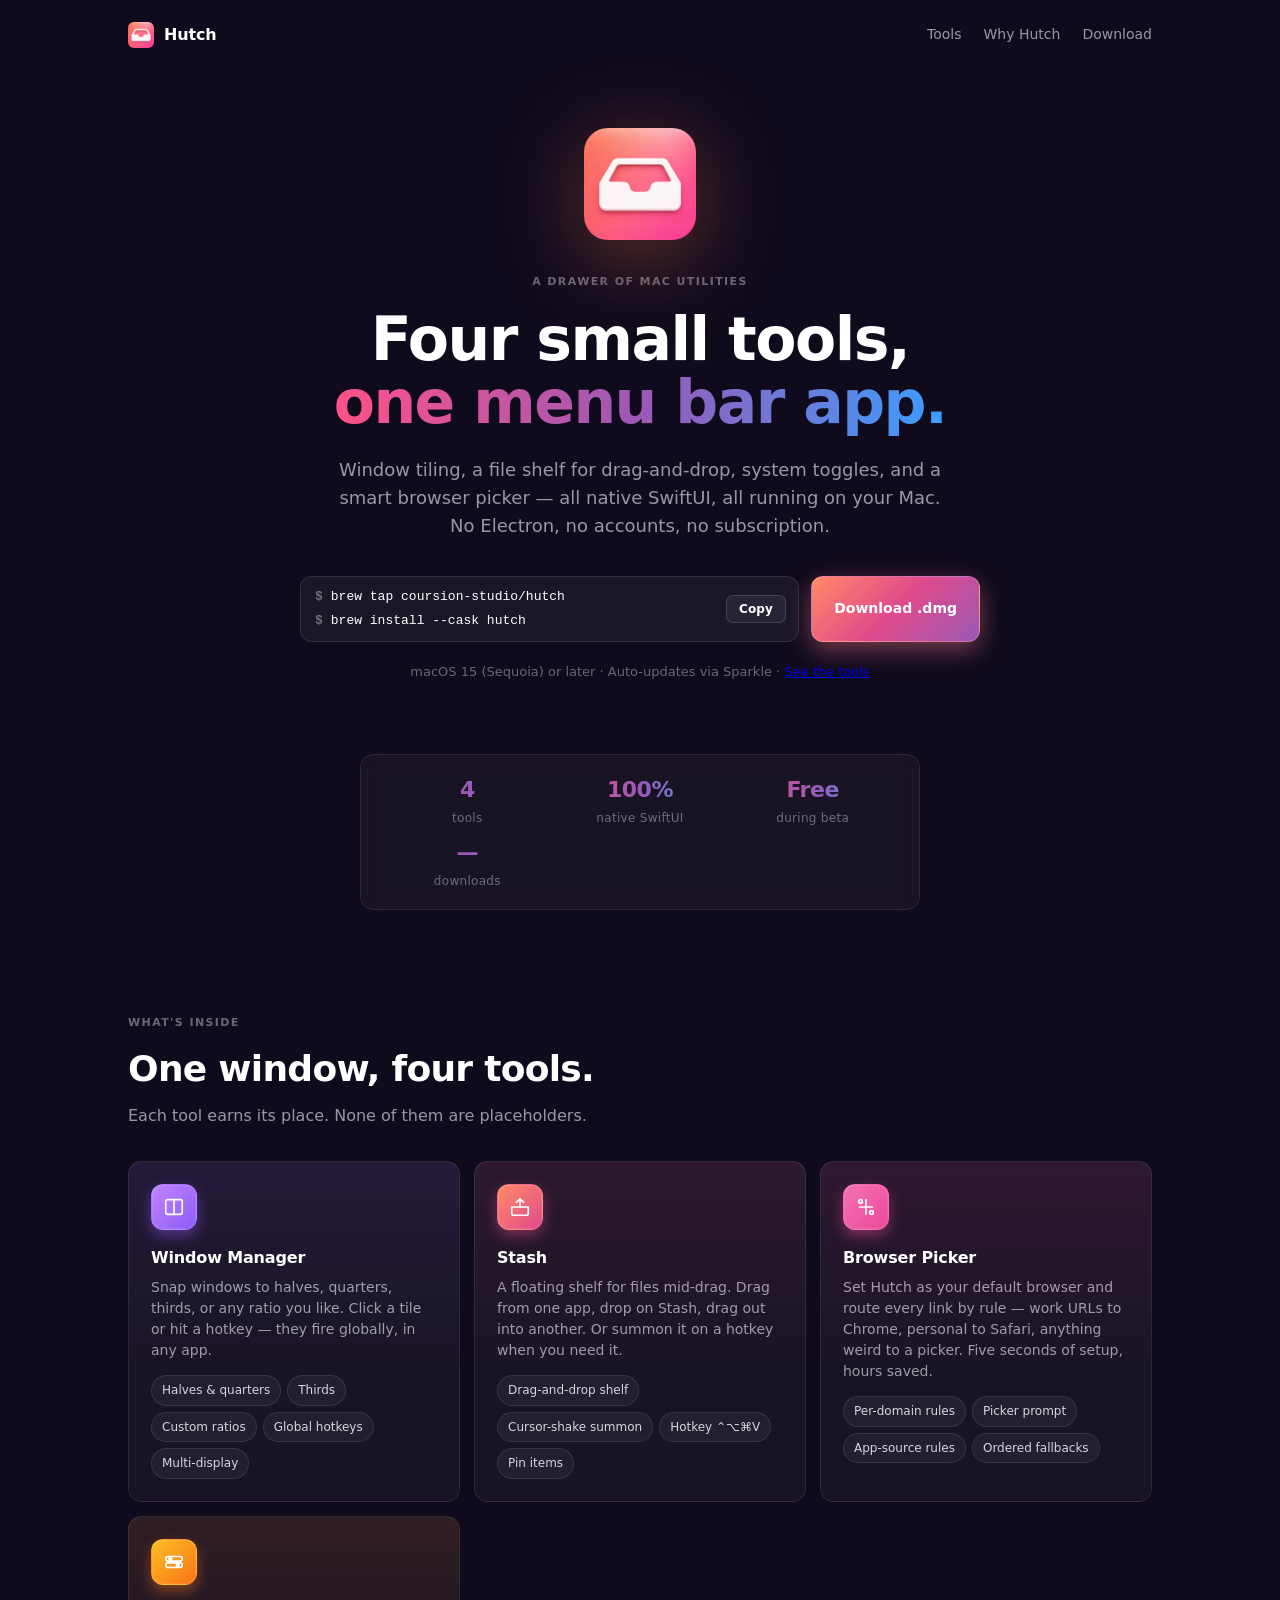
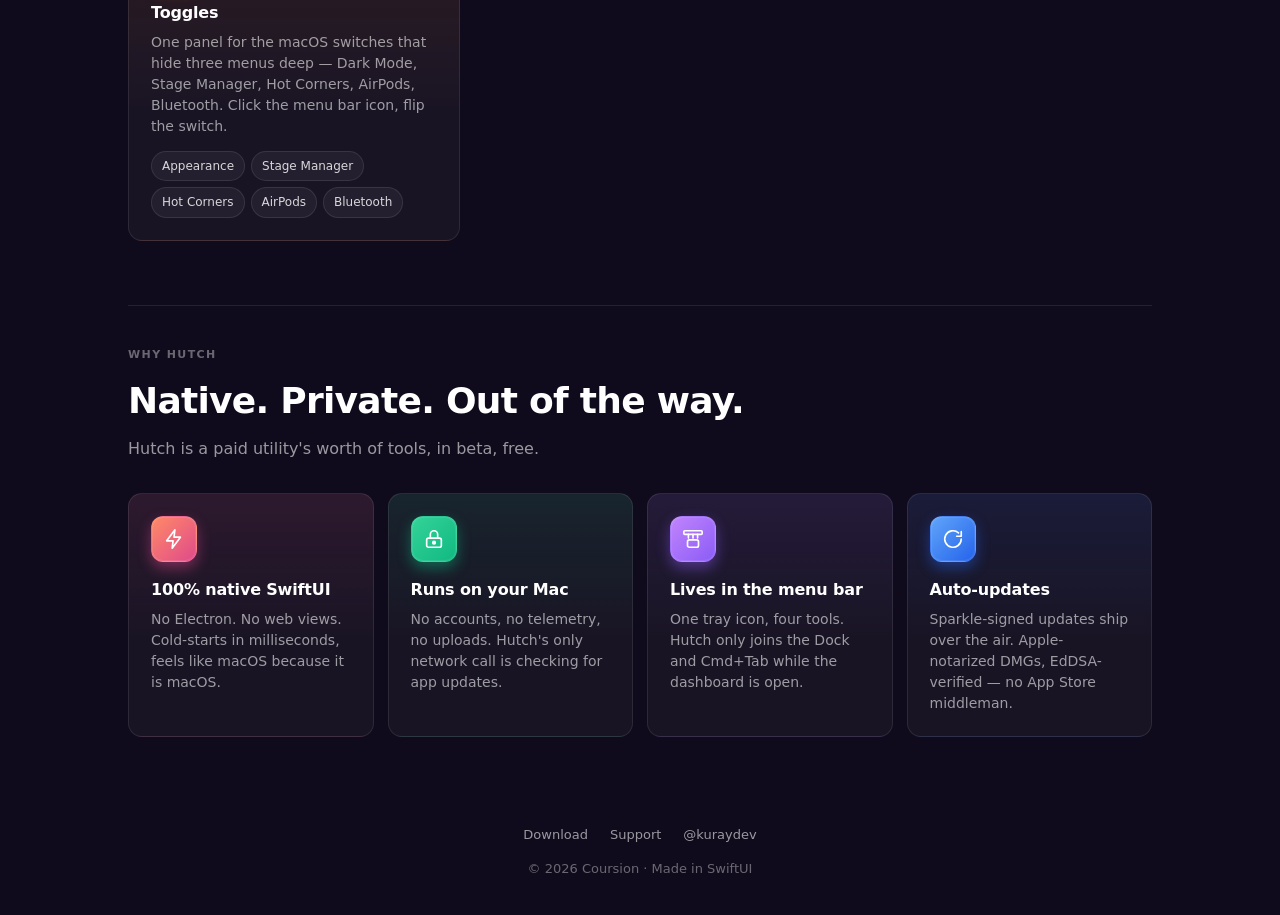
==== docs/index.html @ c739747d "brew: tap once, then 'brew install --cask hutch' (drop fully-qualified form) Hero install block now " ====
<!doctype html>
<html lang="en">
<head>
  <meta charset="utf-8" />
  <meta name="viewport" content="width=device-width, initial-scale=1" />
  <title>Hutch — A drawer of Mac utilities</title>
  <meta name="description" content="Window tiling, file shelf, system toggles, and a smart browser picker — four small Mac tools in one menu bar app. Native, on-device, free during beta." />
  <link rel="icon" type="image/png" href="icon.png" />
  <link rel="apple-touch-icon" href="icon.png" />
  <link rel="stylesheet" href="styles.css" />
  <meta property="og:title" content="Hutch — A drawer of Mac utilities" />
  <meta property="og:description" content="Window tiling, file shelf, system toggles, browser picker. Four tools, one menu bar app. Native macOS." />
  <meta property="og:image" content="icon.png" />
  <meta name="theme-color" content="#100B1C" />
</head>
<body>
  <div class="bg"></div>

  <div class="container">
    <nav class="top">
      <div class="brand">
        <img src="icon.png" alt="Hutch" />
        <span>Hutch</span>
      </div>
      <div class="links">
        <a href="#tools">Tools</a>
        <a href="#why">Why Hutch</a>
        <a href="https://github.com/Coursion-Studio/hutch/releases/latest">Download</a>
      </div>
    </nav>

    <header class="hero">
      <img class="app-icon" src="icon.png" alt="Hutch app icon" />
      <div class="eyebrow">A drawer of Mac utilities</div>
      <h1>Four small tools,<br /><span class="grad">one menu bar app.</span></h1>
      <p class="sub">
        Window tiling, a file shelf for drag-and-drop, system toggles, and a
        smart browser picker — all native SwiftUI, all running on your Mac.
        No Electron, no accounts, no subscription.
      </p>
      <div class="cta-grid">
        <div class="install-cmd" data-copy="brew tap coursion-studio/hutch
brew install --cask hutch">
          <div class="install-cmd-lines">
            <div class="install-cmd-line"><span class="prompt" aria-hidden="true">$</span><code>brew tap coursion-studio/hutch</code></div>
            <div class="install-cmd-line"><span class="prompt" aria-hidden="true">$</span><code>brew install --cask hutch</code></div>
          </div>
          <button class="copy-btn" type="button" aria-label="Copy install commands">Copy</button>
        </div>
        <a class="btn primary" href="https://github.com/Coursion-Studio/hutch/releases/latest">
          Download&nbsp;.dmg
        </a>
      </div>
      <p class="req-note">macOS 15 (Sequoia) or later · Auto-updates via Sparkle · <a href="#tools">See the tools</a></p>
    </header>

    <section class="tight" style="padding-top:0">
      <div class="hero-stats three" id="hero-stats">
        <div class="stat"><strong>4</strong><span>tools</span></div>
        <div class="stat"><strong>100%</strong><span>native SwiftUI</span></div>
        <div class="stat"><strong>Free</strong><span>during beta</span></div>
        <div class="stat" id="stat-downloads" hidden>
          <strong id="dl-count">—</strong><span>downloads</span>
        </div>
      </div>
    </section>

    <section id="tools">
      <div class="section-label">What's inside</div>
      <h2>One window, four tools.</h2>
      <p class="lede">Each tool earns its place. None of them are placeholders.</p>

      <div class="grid">
        <div class="card">
          <div class="tile c-violet">
            <svg viewBox="0 0 24 24" fill="none" stroke="currentColor" stroke-width="1.8" stroke-linecap="round" stroke-linejoin="round" aria-hidden="true">
              <rect x="3" y="4" width="18" height="16" rx="2"/><path d="M12 4v16"/>
            </svg>
          </div>
          <h3>Window Manager</h3>
          <p>Snap windows to halves, quarters, thirds, or any ratio you like. Click a tile or hit a hotkey — they fire globally, in any app.</p>
          <ul class="pills">
            <li>Halves &amp; quarters</li><li>Thirds</li><li>Custom ratios</li><li>Global hotkeys</li><li>Multi-display</li>
          </ul>
        </div>

        <div class="card">
          <div class="tile c-coral">
            <svg viewBox="0 0 24 24" fill="none" stroke="currentColor" stroke-width="1.8" stroke-linecap="round" stroke-linejoin="round" aria-hidden="true">
              <path d="M5 21h14a2 2 0 0 0 2-2v-7H3v7a2 2 0 0 0 2 2z"/><path d="M12 3v9"/><path d="M8 7l4-4 4 4"/>
            </svg>
          </div>
          <h3>Stash</h3>
          <p>A floating shelf for files mid-drag. Drag from one app, drop on Stash, drag out into another. Or summon it on a hotkey when you need it.</p>
          <ul class="pills">
            <li>Drag-and-drop shelf</li><li>Cursor-shake summon</li><li>Hotkey ⌃⌥⌘V</li><li>Pin items</li>
          </ul>
        </div>

        <div class="card">
          <div class="tile c-pink">
            <svg viewBox="0 0 24 24" fill="none" stroke="currentColor" stroke-width="1.8" stroke-linecap="round" stroke-linejoin="round" aria-hidden="true">
              <path d="M12 4v16"/><path d="M5 12h14"/><circle cx="6" cy="6" r="2"/><circle cx="18" cy="18" r="2"/>
            </svg>
          </div>
          <h3>Browser Picker</h3>
          <p>Set Hutch as your default browser and route every link by rule — work URLs to Chrome, personal to Safari, anything weird to a picker. Five seconds of setup, hours saved.</p>
          <ul class="pills">
            <li>Per-domain rules</li><li>Picker prompt</li><li>App-source rules</li><li>Ordered fallbacks</li>
          </ul>
        </div>

        <div class="card">
          <div class="tile c-amber">
            <svg viewBox="0 0 24 24" fill="none" stroke="currentColor" stroke-width="1.8" stroke-linecap="round" stroke-linejoin="round" aria-hidden="true">
              <rect x="3" y="6" width="18" height="5" rx="2.5"/><circle cx="8" cy="8.5" r="1.5" fill="currentColor"/>
              <rect x="3" y="13" width="18" height="5" rx="2.5"/><circle cx="16" cy="15.5" r="1.5" fill="currentColor"/>
            </svg>
          </div>
          <h3>Toggles</h3>
          <p>One panel for the macOS switches that hide three menus deep — Dark Mode, Stage Manager, Hot Corners, AirPods, Bluetooth. Click the menu bar icon, flip the switch.</p>
          <ul class="pills">
            <li>Appearance</li><li>Stage Manager</li><li>Hot Corners</li><li>AirPods</li><li>Bluetooth</li>
          </ul>
        </div>
      </div>
    </section>

    <hr class="sep" />

    <section id="releases" class="tight" hidden>
      <div class="section-label">Releases</div>
      <h2>Every version, every download.</h2>
      <p class="lede">Public counts straight from the GitHub Releases API.</p>
      <ol class="releases" id="releases-list"></ol>
    </section>

    <hr class="sep" id="releases-sep" hidden />

    <section id="why" class="tight">
      <div class="section-label">Why Hutch</div>
      <h2>Native. Private. Out of the way.</h2>
      <p class="lede">Hutch is a paid utility's worth of tools, in beta, free.</p>

      <div class="grid why-grid">
        <div class="card">
          <div class="tile c-coral">
            <svg viewBox="0 0 24 24" fill="none" stroke="currentColor" stroke-width="1.8" stroke-linecap="round" stroke-linejoin="round" aria-hidden="true">
              <path d="M13 2L4 14h7l-1 8 9-12h-7z"/>
            </svg>
          </div>
          <h3>100% native SwiftUI</h3>
          <p>No Electron. No web views. Cold-starts in milliseconds, feels like macOS because it is macOS.</p>
        </div>
        <div class="card">
          <div class="tile c-green">
            <svg viewBox="0 0 24 24" fill="none" stroke="currentColor" stroke-width="1.8" stroke-linecap="round" stroke-linejoin="round" aria-hidden="true">
              <rect x="4" y="11" width="16" height="10" rx="2"/><path d="M8 11V7a4 4 0 0 1 8 0v4"/><circle cx="12" cy="16" r="1.4" fill="currentColor"/>
            </svg>
          </div>
          <h3>Runs on your Mac</h3>
          <p>No accounts, no telemetry, no uploads. Hutch's only network call is checking for app updates.</p>
        </div>
        <div class="card">
          <div class="tile c-violet">
            <svg viewBox="0 0 24 24" fill="none" stroke="currentColor" stroke-width="1.8" stroke-linecap="round" stroke-linejoin="round" aria-hidden="true">
              <rect x="2" y="3" width="20" height="4" rx="1"/><path d="M7 7v4M12 7v4M17 7v4"/><rect x="6" y="13" width="12" height="8" rx="2"/>
            </svg>
          </div>
          <h3>Lives in the menu bar</h3>
          <p>One tray icon, four tools. Hutch only joins the Dock and Cmd+Tab while the dashboard is open.</p>
        </div>
        <div class="card">
          <div class="tile c-blue">
            <svg viewBox="0 0 24 24" fill="none" stroke="currentColor" stroke-width="1.8" stroke-linecap="round" stroke-linejoin="round" aria-hidden="true">
              <path d="M21 12a9 9 0 1 1-3-6.7"/><path d="M21 4v5h-5"/>
            </svg>
          </div>
          <h3>Auto-updates</h3>
          <p>Sparkle-signed updates ship over the air. Apple-notarized DMGs, EdDSA-verified — no App Store middleman.</p>
        </div>
      </div>
    </section>

    <footer>
      <div class="links">
        <a href="https://github.com/Coursion-Studio/hutch/releases/latest">Download</a>
        <a href="mailto:kuraydev.io@gmail.com">Support</a>
        <a href="https://x.com/kuraydev" target="_blank" rel="noopener">@kuraydev</a>
      </div>
      <div>© 2026 Coursion · Made in SwiftUI</div>
    </footer>
  </div>

  <script>
    // Copy-to-clipboard for the brew install code block.
    (function () {
      document.querySelectorAll(".copy-btn").forEach(function (btn) {
        btn.addEventListener("click", function () {
          var box = btn.closest("[data-copy]");
          if (!box || !navigator.clipboard) return;
          navigator.clipboard.writeText(box.getAttribute("data-copy")).then(function () {
            btn.classList.add("copied");
            var original = btn.textContent;
            btn.textContent = "Copied";
            setTimeout(function () {
              btn.classList.remove("copied");
              btn.textContent = original;
            }, 1400);
          }).catch(function () { /* clipboard blocked — no-op */ });
        });
      });
    })();

    // Pulls every public release from GitHub. Two things happen with the result:
    //   1. The hero "downloads" stat shows the sum across all assets.
    //   2. The Releases section lists each version with its own download count.
    // Unauthenticated calls are rate-limited to 60/hr per IP — fine for a
    // landing page. Both surfaces stay hidden if there are no releases yet,
    // so we never ship a "0 downloads" page pre-launch.
    (function () {
      var fmtCount = function (n) {
        if (n >= 1e6) return (n / 1e6).toFixed(1).replace(/\.0$/, "") + "M";
        if (n >= 1e3) return (n / 1e3).toFixed(1).replace(/\.0$/, "") + "K";
        return String(n);
      };
      var fmtDate = function (iso) {
        try {
          return new Date(iso).toLocaleDateString("en-US", {
            year: "numeric", month: "short", day: "numeric"
          });
        } catch (_) { return ""; }
      };
      var pickDmg = function (assets) {
        return (assets || []).find(function (a) {
          return /\.dmg$/i.test(a.name || "");
        }) || (assets || [])[0];
      };

      fetch("https://api.github.com/repos/Coursion-Studio/hutch/releases")
        .then(function (r) { return r.ok ? r.json() : []; })
        .then(function (releases) {
          releases = releases || [];
          var total = 0;
          var rows = releases.map(function (rel) {
            var assets = rel.assets || [];
            var count = assets.reduce(function (s, a) {
              return s + (a.download_count || 0);
            }, 0);
            total += count;
            var dmg = pickDmg(assets);
            var li = document.createElement("li");
            li.className = "release-row";
            li.innerHTML =
              '<div class="release-meta">' +
                '<span class="release-tag">' + (rel.tag_name || rel.name || "") + '</span>' +
                '<span class="release-date">' + fmtDate(rel.published_at) + '</span>' +
              '</div>' +
              '<div class="release-count">' +
                '<strong>' + count.toLocaleString("en-US") + '</strong>' +
                '<span>downloads</span>' +
              '</div>' +
              (dmg
                ? '<a class="release-link" href="' + dmg.browser_download_url + '">Download</a>'
                : '<a class="release-link" href="' + rel.html_url + '">Release page</a>');
            return li;
          });

          // Hero stat — total across everything.
          if (total > 0) {
            document.getElementById("dl-count").textContent = fmtCount(total);
            document.getElementById("stat-downloads").hidden = false;
            document.getElementById("hero-stats").classList.remove("three");
          }

          // Releases section — only show when there's something to show.
          if (rows.length > 0) {
            var list = document.getElementById("releases-list");
            rows.forEach(function (li) { list.appendChild(li); });
            document.getElementById("releases").hidden = false;
            document.getElementById("releases-sep").hidden = false;
          }
        })
        .catch(function () { /* no-op: leave hero strip at 3 stats, releases section hidden */ });
    })();
  </script>
</body>
</html>
---- docs/styles.css ----
/* ─── Hutch landing — theme mirrors UI/Theme/DS.swift ─── */

:root {
  --bg-top:    #100B1C;
  --bg-mid:    #181030;
  --bg-bottom: #1F0B2A;

  --text-primary:   #ffffff;
  --text-secondary: rgba(255, 255, 255, 0.58);
  --text-tertiary:  rgba(255, 255, 255, 0.38);

  --card-fill:        rgba(255, 255, 255, 0.04);
  --card-fill-strong: rgba(255, 255, 255, 0.06);
  --card-stroke:      rgba(255, 255, 255, 0.09);

  --hutch-coral:  #FF7A59;
  --hutch-pink:   #FF5188;
  --hutch-purple: #9B59B6;
  --hutch-blue:   #3A9EFF;
  --hutch-warm:   #FF8A66;
  --hutch-rose:   #E04A8B;

  --brand-gradient:
    linear-gradient(90deg, var(--hutch-pink), var(--hutch-purple), var(--hutch-blue));
  --brand-gradient-diag:
    linear-gradient(135deg, var(--hutch-warm), var(--hutch-rose), var(--hutch-purple));
  --brand-soft:
    linear-gradient(90deg, rgba(255, 122, 89, 0.22), rgba(155, 89, 182, 0.22));

  --radius-card: 14px;
  --radius-btn:  12px;
}

* { box-sizing: border-box; }

html, body {
  margin: 0;
  padding: 0;
  background: var(--bg-top);
  color: var(--text-primary);
  font-family: -apple-system, BlinkMacSystemFont, "SF Pro Display", "SF Pro Text",
               "Inter", system-ui, sans-serif;
  font-size: 16px;
  line-height: 1.55;
  -webkit-font-smoothing: antialiased;
  -moz-osx-font-smoothing: grayscale;
}

/* ─── background: gradient + soft colored blooms ─── */

.bg {
  position: fixed;
  inset: 0;
  z-index: -1;
  background:
    radial-gradient(circle at 5% 0%,
      rgba(255, 122, 89, 0.20), transparent 52%),
    radial-gradient(circle at 100% 100%,
      rgba(255, 81, 136, 0.16), transparent 56%),
    radial-gradient(circle at 100% 20%,
      rgba(155, 89, 182, 0.14), transparent 48%),
    linear-gradient(135deg,
      var(--bg-top) 0%, var(--bg-mid) 50%, var(--bg-bottom) 100%);
}

/* ─── layout ─── */

.container {
  max-width: 1080px;
  margin: 0 auto;
  padding: 0 28px;
}

nav.top {
  display: flex;
  align-items: center;
  justify-content: space-between;
  padding: 22px 0 8px;
}

nav.top .brand {
  display: flex;
  align-items: center;
  gap: 10px;
  font-weight: 600;
  letter-spacing: -0.01em;
}

nav.top .brand img {
  width: 26px;
  height: 26px;
  border-radius: 6px;
}

nav.top .links {
  display: flex;
  gap: 22px;
}

nav.top a {
  color: var(--text-secondary);
  text-decoration: none;
  font-size: 14px;
  font-weight: 500;
  transition: color 0.15s;
}
nav.top a:hover { color: var(--text-primary); }

/* ─── hero ─── */

.hero {
  text-align: center;
  padding: 72px 0 64px;
}

.hero .app-icon {
  display: block;
  width: 112px;
  height: 112px;
  border-radius: 24px;
  margin: 0 auto 28px;
  filter: drop-shadow(0 16px 40px rgba(255, 122, 89, 0.38))
          drop-shadow(0 4px 12px rgba(0, 0, 0, 0.4));
}

.hero .eyebrow {
  display: inline-block;
  font-size: 11px;
  font-weight: 600;
  letter-spacing: 1.4px;
  text-transform: uppercase;
  color: var(--text-tertiary);
  margin-bottom: 18px;
}

.hero h1 {
  font-size: clamp(40px, 6vw, 60px);
  font-weight: 700;
  letter-spacing: -0.025em;
  line-height: 1.05;
  margin: 0 0 22px;
}

.hero h1 .grad {
  background: var(--brand-gradient);
  -webkit-background-clip: text;
  background-clip: text;
  color: transparent;
}

.hero p.sub {
  font-size: 18px;
  color: var(--text-secondary);
  max-width: 620px;
  margin: 0 auto 36px;
}

/* ─── CTA grid: brew install (left) + download (right) ─── */

.cta-grid {
  display: grid;
  grid-template-columns: minmax(0, 1fr) auto;
  gap: 12px;
  align-items: stretch;
  max-width: 680px;
  margin: 0 auto;
}

.install-cmd {
  display: flex;
  align-items: center;
  gap: 12px;
  padding: 10px 12px 10px 14px;
  background: rgba(255, 255, 255, 0.05);
  border: 1px solid rgba(255, 255, 255, 0.10);
  border-radius: var(--radius-btn);
  font-family: "SF Mono", "JetBrains Mono", Menlo, monospace;
  font-size: 13px;
  text-align: left;
  min-width: 0;
  transition: border-color 0.2s ease, background 0.2s ease;
}

.install-cmd:hover {
  border-color: rgba(255, 255, 255, 0.18);
  background: rgba(255, 255, 255, 0.07);
}

.install-cmd-lines {
  display: flex;
  flex-direction: column;
  gap: 4px;
  flex: 1;
  min-width: 0;
}

.install-cmd-line {
  display: flex;
  align-items: baseline;
  gap: 8px;
  min-width: 0;
}

.install-cmd .prompt {
  color: var(--text-tertiary);
  flex-shrink: 0;
  font-weight: 600;
}

.install-cmd code {
  color: var(--text-primary);
  flex: 1;
  overflow: hidden;
  text-overflow: ellipsis;
  white-space: nowrap;
}

.copy-btn {
  flex-shrink: 0;
  padding: 6px 12px;
  font-size: 12px;
  font-weight: 600;
  letter-spacing: 0.2px;
  color: var(--text-primary);
  background: rgba(255, 255, 255, 0.06);
  border: 1px solid rgba(255, 255, 255, 0.14);
  border-radius: 7px;
  cursor: pointer;
  font-family: -apple-system, BlinkMacSystemFont, "SF Pro Text", system-ui, sans-serif;
  transition: background 0.15s ease, border-color 0.15s ease, color 0.15s ease;
}

.copy-btn:hover {
  background: rgba(255, 255, 255, 0.12);
  border-color: rgba(255, 255, 255, 0.24);
}

.copy-btn.copied {
  color: #6EE7B7;
  border-color: rgba(110, 231, 183, 0.4);
  background: rgba(110, 231, 183, 0.08);
}

@media (max-width: 560px) {
  .cta-grid {
    grid-template-columns: 1fr;
  }
}

/* ─── buttons ─── */

.btn {
  display: inline-flex;
  align-items: center;
  gap: 10px;
  padding: 14px 22px;
  border-radius: var(--radius-btn);
  font-size: 14px;
  font-weight: 600;
  text-decoration: none;
  color: #fff;
  border: 1px solid rgba(255, 255, 255, 0.22);
  cursor: pointer;
  transition: transform 0.12s ease, opacity 0.12s ease;
}

.btn.primary {
  background: var(--brand-gradient-diag);
  box-shadow:
    0 8px 24px rgba(255, 122, 89, 0.32),
    0 8px 24px rgba(155, 89, 182, 0.22);
}
.btn.primary:hover { transform: translateY(-1px); }
.btn.primary:active { transform: translateY(0) scale(0.98); }

.btn.outline {
  background: rgba(255, 255, 255, 0.05);
  border-color: rgba(255, 255, 255, 0.12);
  color: rgba(255, 255, 255, 0.9);
}
.btn.outline:hover { background: rgba(255, 255, 255, 0.09); }

/* Match the install-cmd box height when the button is paired in the CTA grid. */
.cta-grid .btn {
  align-self: stretch;
  padding: 0 22px;
}

/* ─── hero stats ─── */

.hero-stats {
  display: grid;
  grid-template-columns: repeat(4, 1fr);
  gap: 8px;
  margin: 8px auto 0;
  max-width: 720px;
  padding: 18px 24px;
  background: var(--card-fill);
  border: 1px solid var(--card-stroke);
  border-radius: var(--radius-card);
  backdrop-filter: blur(10px);
  -webkit-backdrop-filter: blur(10px);
}

.hero-stats.three {
  grid-template-columns: repeat(3, 1fr);
  max-width: 560px;
}

.hero-stats .stat {
  text-align: center;
  display: flex;
  flex-direction: column;
  gap: 2px;
}

.hero-stats .stat strong {
  font-size: 22px;
  font-weight: 700;
  letter-spacing: -0.02em;
  background: var(--brand-gradient);
  -webkit-background-clip: text;
  background-clip: text;
  color: transparent;
}

.hero-stats .stat span {
  font-size: 12px;
  color: var(--text-tertiary);
  letter-spacing: 0.3px;
}

@media (max-width: 640px) {
  .hero-stats {
    grid-template-columns: repeat(2, 1fr);
    gap: 14px;
  }
}

/* ─── section headers ─── */

.section-label {
  font-size: 11px;
  font-weight: 600;
  letter-spacing: 1.4px;
  text-transform: uppercase;
  color: var(--text-tertiary);
  margin-bottom: 10px;
}

section h2 {
  font-size: clamp(28px, 4vw, 36px);
  font-weight: 700;
  letter-spacing: -0.02em;
  margin: 0 0 8px;
}

section p.lede {
  color: var(--text-secondary);
  margin: 0 0 32px;
  max-width: 620px;
}

section {
  padding: 64px 0;
}

section.tight { padding: 40px 0; }

hr.sep {
  border: 0;
  height: 1px;
  background: var(--card-stroke);
  margin: 0;
}

/* ─── card grids ─── */

.grid {
  display: grid;
  gap: 14px;
  grid-template-columns: repeat(auto-fit, minmax(260px, 1fr));
}

.card {
  position: relative;
  background:
    linear-gradient(180deg, var(--tile-tint, transparent), transparent 60%),
    var(--card-fill);
  border: 1px solid var(--card-stroke);
  border-radius: var(--radius-card);
  padding: 22px;
  overflow: hidden;
  transition:
    background 0.25s ease,
    border-color 0.25s ease,
    transform 0.35s cubic-bezier(0.2, 0.8, 0.2, 1),
    box-shadow 0.35s ease;
}

.card::before {
  content: "";
  position: absolute;
  inset: 0;
  border-radius: inherit;
  background:
    radial-gradient(circle at 0% 0%, var(--tile-glow, transparent), transparent 65%);
  opacity: 0;
  transition: opacity 0.4s ease;
  pointer-events: none;
  z-index: 0;
}

.card > * { position: relative; z-index: 1; }

.card:hover {
  border-color: rgba(255, 255, 255, 0.18);
  transform: translateY(-4px);
  box-shadow:
    0 14px 32px rgba(0, 0, 0, 0.28),
    0 0 0 1px var(--tile-ring, rgba(255, 255, 255, 0.08));
}

.card:hover::before { opacity: 0.55; }

.card .tile {
  width: 46px;
  height: 46px;
  border-radius: 12px;
  display: grid;
  place-items: center;
  margin-bottom: 16px;
  background: rgba(255, 255, 255, 0.06);
  border: 1px solid rgba(255, 255, 255, 0.10);
  color: #fff;
  transition:
    transform 0.35s cubic-bezier(0.2, 0.8, 0.2, 1),
    box-shadow 0.35s ease,
    border-color 0.25s ease;
  box-shadow:
    0 6px 14px var(--tile-glow, rgba(255, 122, 89, 0.18)),
    inset 0 0 0 1px rgba(255, 255, 255, 0.08);
}

.card .tile svg {
  width: 22px;
  height: 22px;
  display: block;
}

.card:hover .tile {
  transform: translateY(-1px) scale(1.06) rotate(-3deg);
  border-color: rgba(255, 255, 255, 0.28);
  box-shadow:
    0 12px 26px var(--tile-glow, rgba(255, 122, 89, 0.45)),
    inset 0 0 0 1px rgba(255, 255, 255, 0.12);
}

/* ─── tile color variants ─── */

.tile.c-coral   { background: linear-gradient(135deg, #FF8A66, #E04A8B); }
.tile.c-violet  { background: linear-gradient(135deg, #C084FC, #8B5CF6); }
.tile.c-pink    { background: linear-gradient(135deg, #F472B6, #EC4899); }
.tile.c-amber   { background: linear-gradient(135deg, #FBBF24, #F97316); }
.tile.c-teal    { background: linear-gradient(135deg, #2DD4BF, #0EA5E9); }
.tile.c-blue    { background: linear-gradient(135deg, #60A5FA, #2563EB); }
.tile.c-green   { background: linear-gradient(135deg, #34D399, #10B981); }

.card:has(.tile.c-coral)  { --tile-tint: rgba(224, 74, 139, 0.10); --tile-glow: rgba(224, 74, 139, 0.45); --tile-ring: rgba(224, 74, 139, 0.26); }
.card:has(.tile.c-violet) { --tile-tint: rgba(139, 92, 246, 0.10); --tile-glow: rgba(139, 92, 246, 0.45); --tile-ring: rgba(139, 92, 246, 0.26); }
.card:has(.tile.c-pink)   { --tile-tint: rgba(236, 72, 153, 0.10); --tile-glow: rgba(236, 72, 153, 0.45); --tile-ring: rgba(236, 72, 153, 0.26); }
.card:has(.tile.c-amber)  { --tile-tint: rgba(249, 115, 22, 0.10); --tile-glow: rgba(249, 115, 22, 0.45); --tile-ring: rgba(249, 115, 22, 0.26); }
.card:has(.tile.c-teal)   { --tile-tint: rgba(14, 165, 233, 0.10); --tile-glow: rgba(14, 165, 233, 0.45); --tile-ring: rgba(14, 165, 233, 0.26); }
.card:has(.tile.c-blue)   { --tile-tint: rgba(37, 99, 235, 0.10);  --tile-glow: rgba(37, 99, 235, 0.45);  --tile-ring: rgba(37, 99, 235, 0.26); }
.card:has(.tile.c-green)  { --tile-tint: rgba(16, 185, 129, 0.10); --tile-glow: rgba(16, 185, 129, 0.45); --tile-ring: rgba(16, 185, 129, 0.26); }

@media (prefers-reduced-motion: reduce) {
  .card, .card .tile, .card::before { transition: none !important; }
  .card:hover { transform: none; }
  .card:hover .tile { transform: none; }
}

.card h3 {
  font-size: 16px;
  margin: 0 0 6px;
  font-weight: 600;
  letter-spacing: -0.01em;
}

.card p {
  margin: 0;
  color: var(--text-secondary);
  font-size: 14px;
  line-height: 1.5;
}

.card ul.pills {
  margin-top: 14px;
}

/* Pills (compact feature tags under copy) */
.pills {
  list-style: none;
  padding: 0;
  margin: 0;
  display: flex;
  flex-wrap: wrap;
  gap: 6px;
}

.pills li {
  font-size: 12px;
  font-weight: 500;
  padding: 5px 10px;
  border-radius: 999px;
  color: rgba(255, 255, 255, 0.82);
  background: rgba(255, 255, 255, 0.05);
  border: 1px solid rgba(255, 255, 255, 0.09);
}

.why-grid {
  grid-template-columns: repeat(auto-fit, minmax(220px, 1fr));
}

/* ─── releases list ─── */

ol.releases {
  list-style: none;
  padding: 0;
  margin: 0;
  display: flex;
  flex-direction: column;
  gap: 8px;
}

.release-row {
  display: grid;
  grid-template-columns: minmax(0, 1fr) auto auto;
  align-items: center;
  gap: 20px;
  padding: 16px 20px;
  background: var(--card-fill);
  border: 1px solid var(--card-stroke);
  border-radius: var(--radius-card);
  transition: background 0.2s ease, border-color 0.2s ease;
}

.release-row:hover {
  background: var(--card-fill-strong);
  border-color: rgba(255, 255, 255, 0.14);
}

.release-meta {
  display: flex;
  flex-direction: column;
  gap: 2px;
  min-width: 0;
}

.release-tag {
  font-weight: 600;
  font-size: 15px;
  letter-spacing: -0.01em;
  background: var(--brand-gradient);
  -webkit-background-clip: text;
  background-clip: text;
  color: transparent;
}

.release-date {
  color: var(--text-tertiary);
  font-size: 12px;
  letter-spacing: 0.2px;
}

.release-count {
  display: flex;
  flex-direction: column;
  align-items: flex-end;
  gap: 0;
  white-space: nowrap;
}

.release-count strong {
  font-size: 18px;
  font-weight: 700;
  letter-spacing: -0.01em;
  color: var(--text-primary);
}

.release-count span {
  font-size: 11px;
  color: var(--text-tertiary);
  letter-spacing: 0.4px;
  text-transform: uppercase;
}

.release-link {
  font-size: 13px;
  font-weight: 600;
  color: var(--text-primary);
  text-decoration: none;
  padding: 8px 14px;
  border-radius: 999px;
  background: rgba(255, 255, 255, 0.06);
  border: 1px solid rgba(255, 255, 255, 0.12);
  transition: background 0.15s ease, border-color 0.15s ease;
}

.release-link:hover {
  background: rgba(255, 255, 255, 0.12);
  border-color: rgba(255, 255, 255, 0.22);
}

@media (max-width: 560px) {
  .release-row {
    grid-template-columns: 1fr auto;
    grid-template-areas:
      "meta count"
      "link link";
    gap: 12px;
  }
  .release-meta  { grid-area: meta; }
  .release-count { grid-area: count; }
  .release-link  { grid-area: link; text-align: center; }
}

/* ─── footer ─── */

footer {
  padding: 48px 0 36px;
  color: var(--text-tertiary);
  font-size: 13px;
  text-align: center;
}

footer .links {
  display: flex;
  justify-content: center;
  gap: 22px;
  margin-bottom: 14px;
}

footer a {
  color: var(--text-secondary);
  text-decoration: none;
}
footer a:hover { color: var(--text-primary); }

/* ─── system requirement note ─── */

.req-note {
  text-align: center;
  color: var(--text-tertiary);
  font-size: 13px;
  margin: 20px 0 0;
}
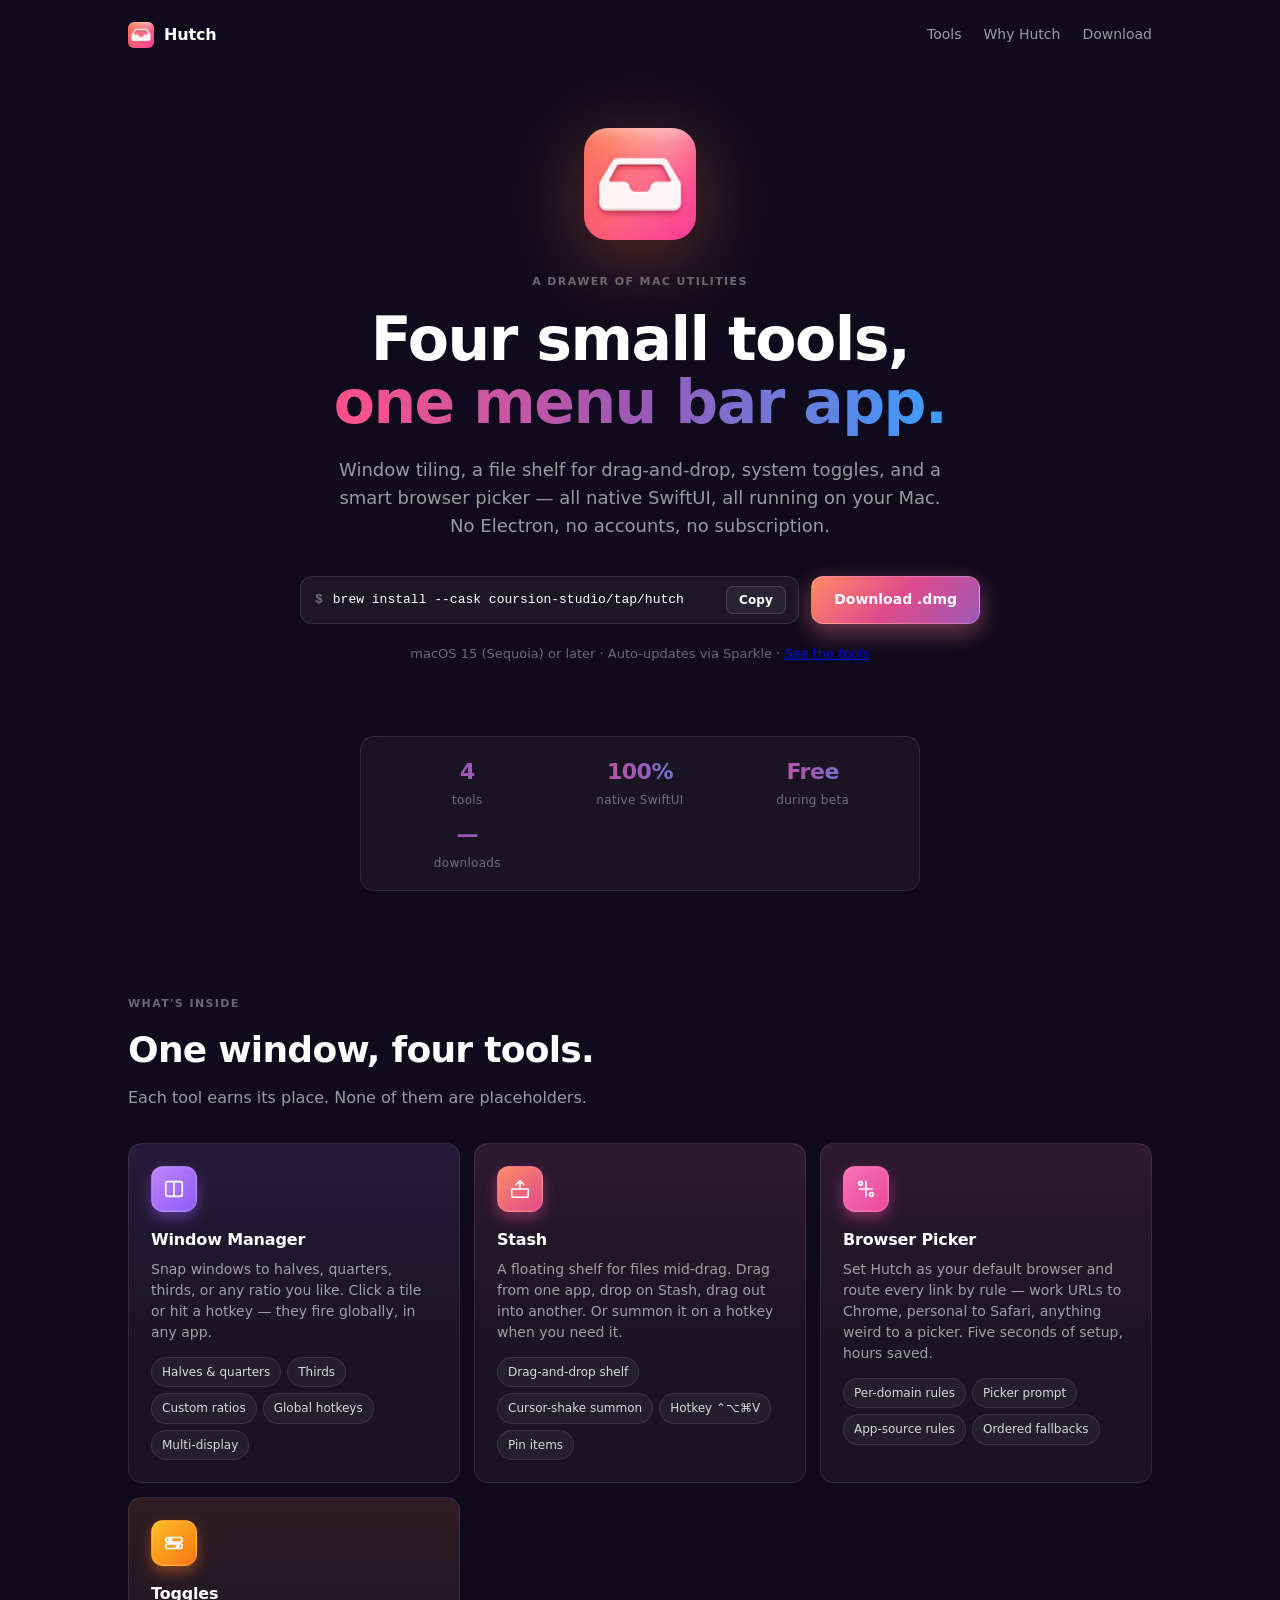
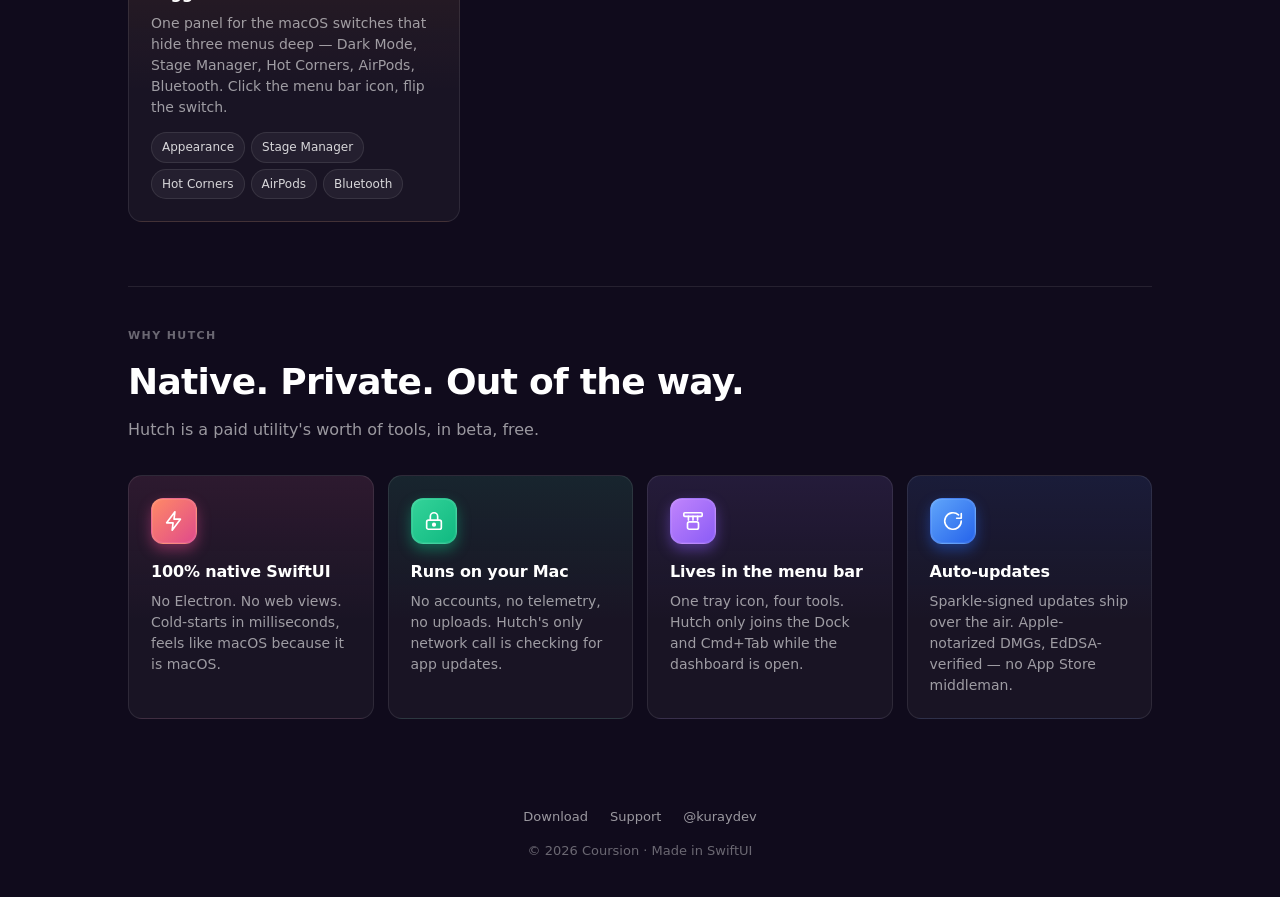
==== commit 1e018138: "brew: single-line install via coursion-studio/tap/hutch Tap repo renamed homebrew-hutch -> homebrew-" ====
--- a/docs/index.html
+++ b/docs/index.html
@@ -39,13 +39,10 @@
         No Electron, no accounts, no subscription.
       </p>
       <div class="cta-grid">
-        <div class="install-cmd" data-copy="brew tap coursion-studio/hutch
-brew install --cask hutch">
-          <div class="install-cmd-lines">
-            <div class="install-cmd-line"><span class="prompt" aria-hidden="true">$</span><code>brew tap coursion-studio/hutch</code></div>
-            <div class="install-cmd-line"><span class="prompt" aria-hidden="true">$</span><code>brew install --cask hutch</code></div>
-          </div>
-          <button class="copy-btn" type="button" aria-label="Copy install commands">Copy</button>
+        <div class="install-cmd" data-copy="brew install --cask coursion-studio/tap/hutch">
+          <span class="prompt" aria-hidden="true">$</span>
+          <code>brew install --cask coursion-studio/tap/hutch</code>
+          <button class="copy-btn" type="button" aria-label="Copy install command">Copy</button>
         </div>
         <a class="btn primary" href="https://github.com/Coursion-Studio/hutch/releases/latest">
           Download&nbsp;.dmg
--- a/docs/styles.css
+++ b/docs/styles.css
@@ -169,8 +169,8 @@
 .install-cmd {
   display: flex;
   align-items: center;
-  gap: 12px;
-  padding: 10px 12px 10px 14px;
+  gap: 10px;
+  padding: 0 12px 0 14px;
   background: rgba(255, 255, 255, 0.05);
   border: 1px solid rgba(255, 255, 255, 0.10);
   border-radius: var(--radius-btn);
@@ -178,27 +178,13 @@
   font-size: 13px;
   text-align: left;
   min-width: 0;
+  height: 48px;
   transition: border-color 0.2s ease, background 0.2s ease;
 }
 
 .install-cmd:hover {
   border-color: rgba(255, 255, 255, 0.18);
   background: rgba(255, 255, 255, 0.07);
-}
-
-.install-cmd-lines {
-  display: flex;
-  flex-direction: column;
-  gap: 4px;
-  flex: 1;
-  min-width: 0;
-}
-
-.install-cmd-line {
-  display: flex;
-  align-items: baseline;
-  gap: 8px;
-  min-width: 0;
 }
 
 .install-cmd .prompt {
@@ -280,9 +266,9 @@
 }
 .btn.outline:hover { background: rgba(255, 255, 255, 0.09); }
 
-/* Match the install-cmd box height when the button is paired in the CTA grid. */
+/* Match the install-cmd row height when the button is paired in the CTA grid. */
 .cta-grid .btn {
-  align-self: stretch;
+  height: 48px;
   padding: 0 22px;
 }
 
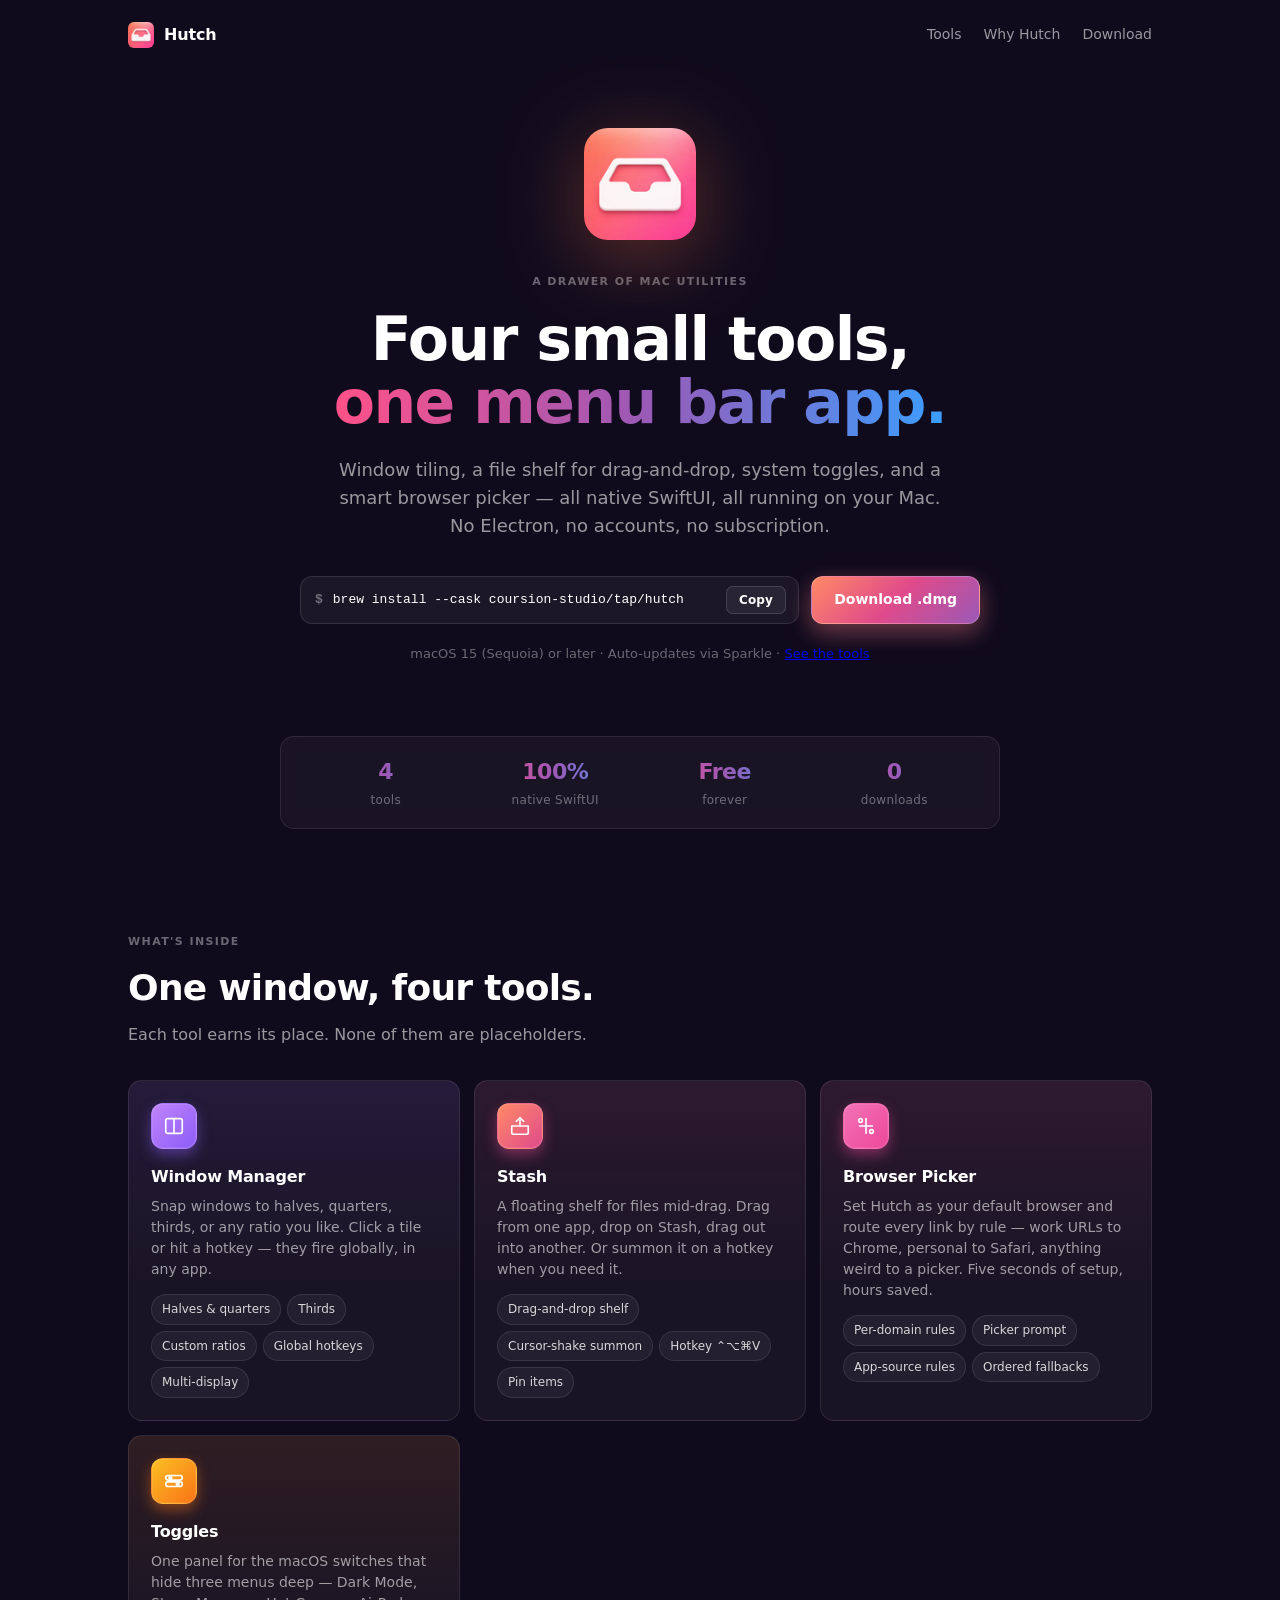
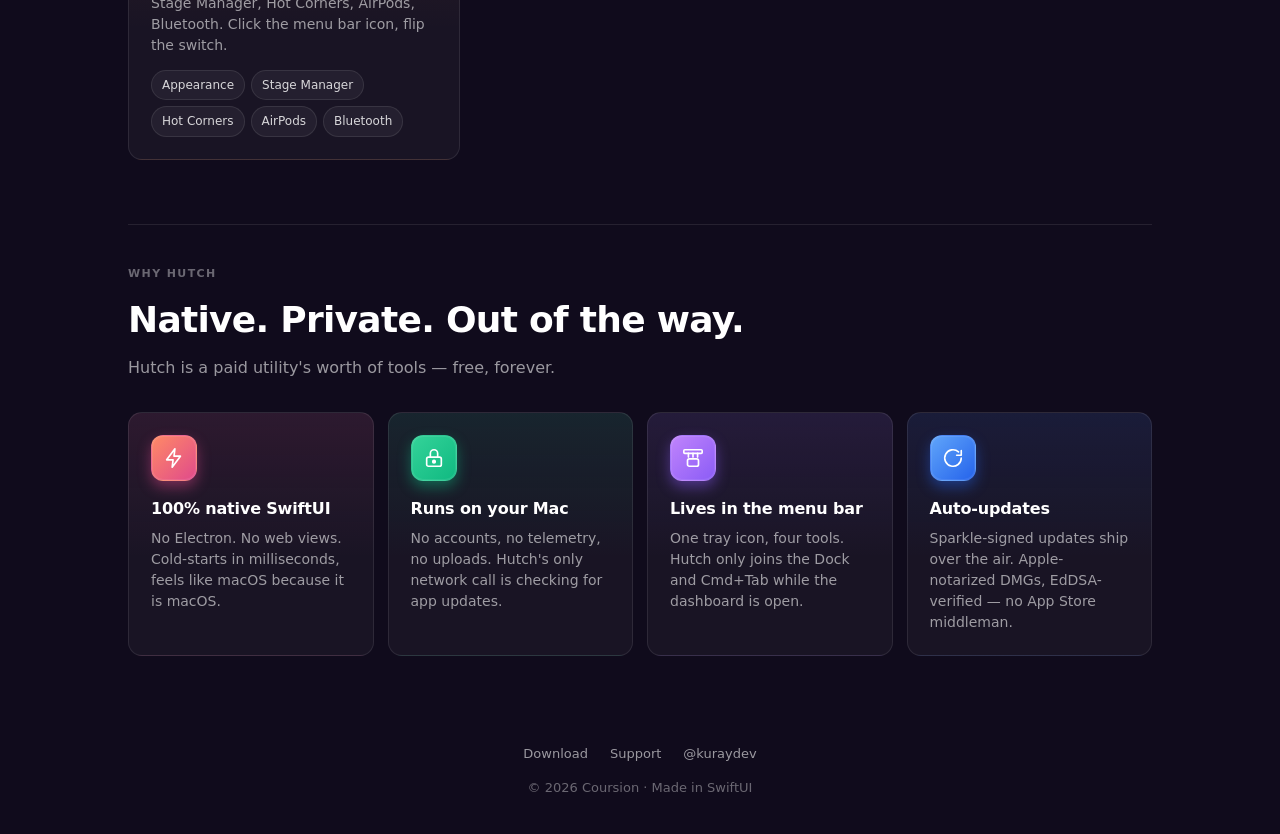
==== commit e759a9e9: "Always show downloads stat; drop 'beta' framing for plain free - Hero stats: downloads stat is alway" ====
--- a/docs/index.html
+++ b/docs/index.html
@@ -4,7 +4,7 @@
   <meta charset="utf-8" />
   <meta name="viewport" content="width=device-width, initial-scale=1" />
   <title>Hutch — A drawer of Mac utilities</title>
-  <meta name="description" content="Window tiling, file shelf, system toggles, and a smart browser picker — four small Mac tools in one menu bar app. Native, on-device, free during beta." />
+  <meta name="description" content="Window tiling, file shelf, system toggles, and a smart browser picker — four small Mac tools in one menu bar app. Native, on-device, free." />
   <link rel="icon" type="image/png" href="icon.png" />
   <link rel="apple-touch-icon" href="icon.png" />
   <link rel="stylesheet" href="styles.css" />
@@ -52,12 +52,12 @@
     </header>
 
     <section class="tight" style="padding-top:0">
-      <div class="hero-stats three" id="hero-stats">
+      <div class="hero-stats" id="hero-stats">
         <div class="stat"><strong>4</strong><span>tools</span></div>
         <div class="stat"><strong>100%</strong><span>native SwiftUI</span></div>
-        <div class="stat"><strong>Free</strong><span>during beta</span></div>
-        <div class="stat" id="stat-downloads" hidden>
-          <strong id="dl-count">—</strong><span>downloads</span>
+        <div class="stat"><strong>Free</strong><span>forever</span></div>
+        <div class="stat" id="stat-downloads">
+          <strong id="dl-count">0</strong><span>downloads</span>
         </div>
       </div>
     </section>
@@ -137,7 +137,7 @@
     <section id="why" class="tight">
       <div class="section-label">Why Hutch</div>
       <h2>Native. Private. Out of the way.</h2>
-      <p class="lede">Hutch is a paid utility's worth of tools, in beta, free.</p>
+      <p class="lede">Hutch is a paid utility's worth of tools — free, forever.</p>
 
       <div class="grid why-grid">
         <div class="card">
--- a/docs/styles.css
+++ b/docs/styles.css
@@ -298,6 +298,13 @@
   display: flex;
   flex-direction: column;
   gap: 2px;
+}
+
+/* The HTML `hidden` attribute on the downloads stat needs to win over
+   the .stat { display: flex } above. Without this it stays visible
+   with a "—" placeholder before the GitHub API responds. */
+.hero-stats .stat[hidden] {
+  display: none;
 }
 
 .hero-stats .stat strong {
@@ -505,7 +512,19 @@
 }
 
 .why-grid {
-  grid-template-columns: repeat(auto-fit, minmax(220px, 1fr));
+  grid-template-columns: repeat(4, minmax(0, 1fr));
+}
+
+@media (max-width: 720px) {
+  .why-grid {
+    grid-template-columns: repeat(2, minmax(0, 1fr));
+  }
+}
+
+@media (max-width: 420px) {
+  .why-grid {
+    grid-template-columns: 1fr;
+  }
 }
 
 /* ─── releases list ─── */
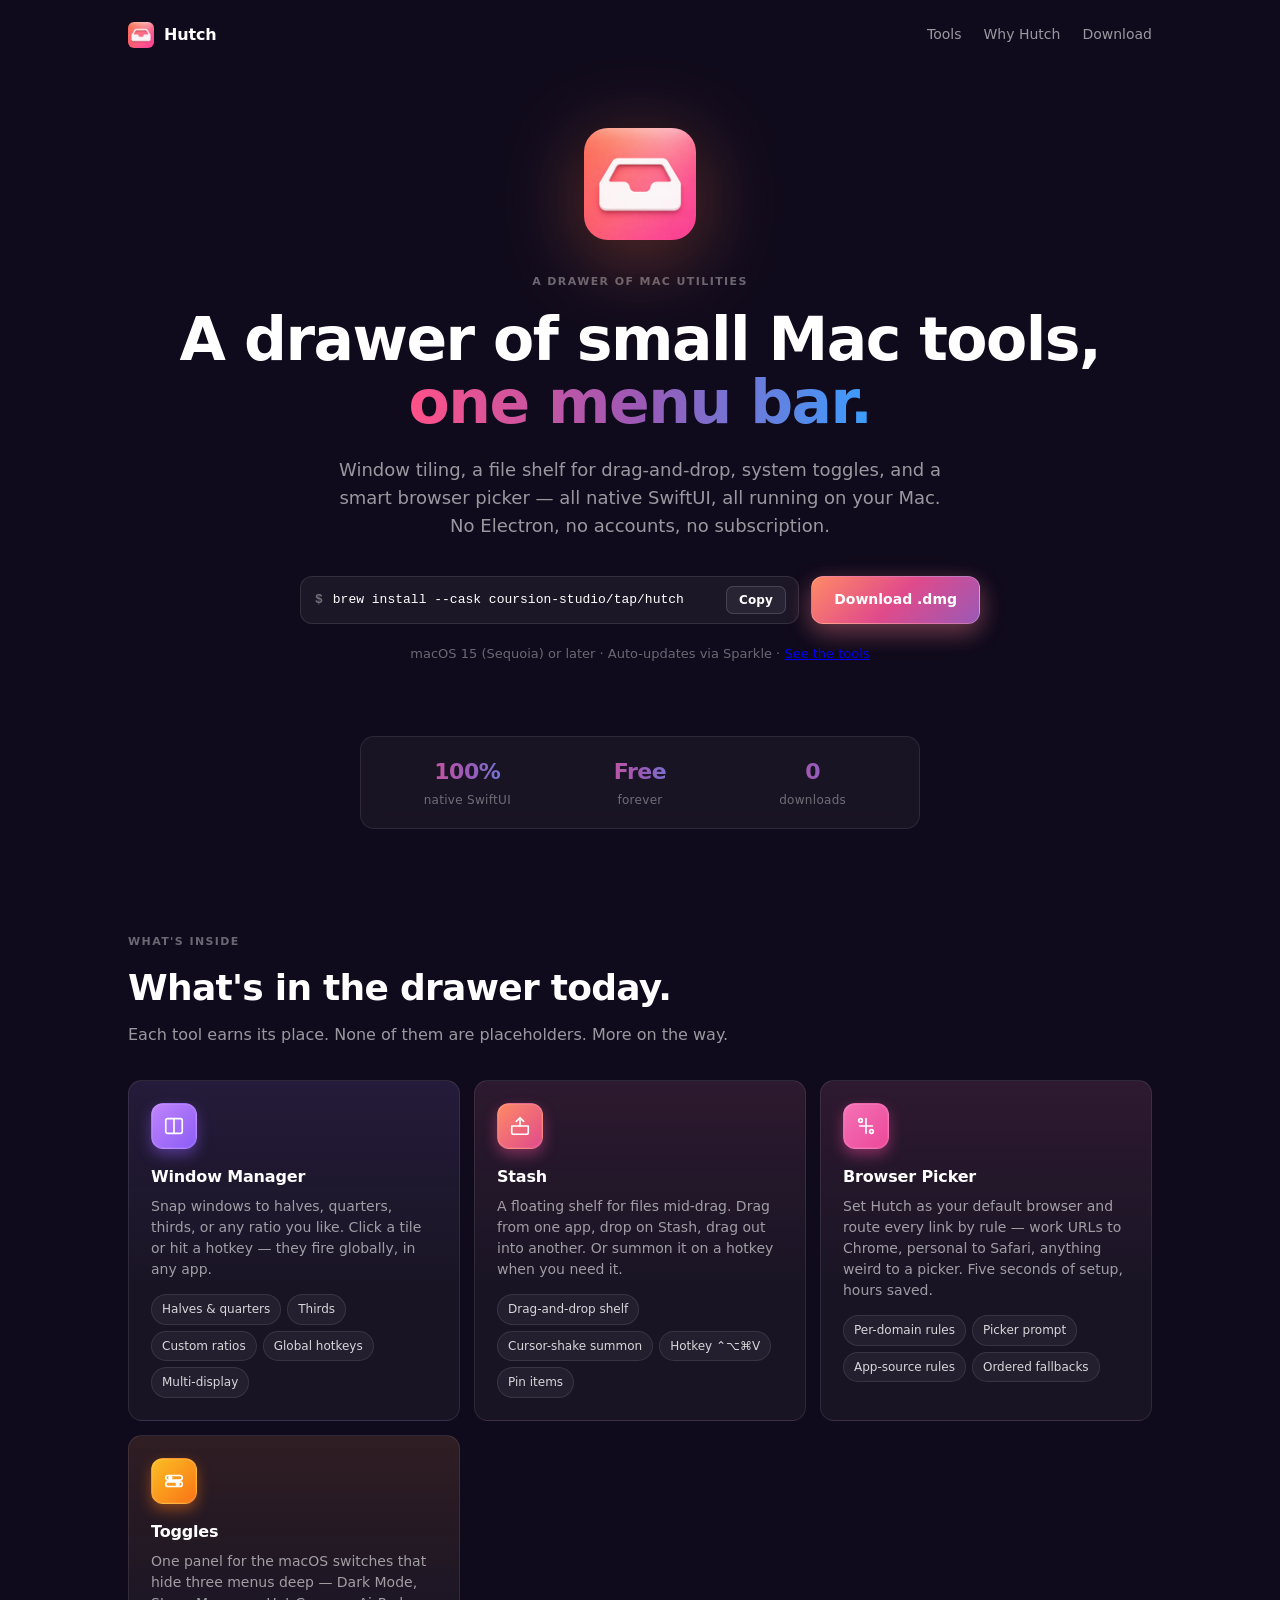
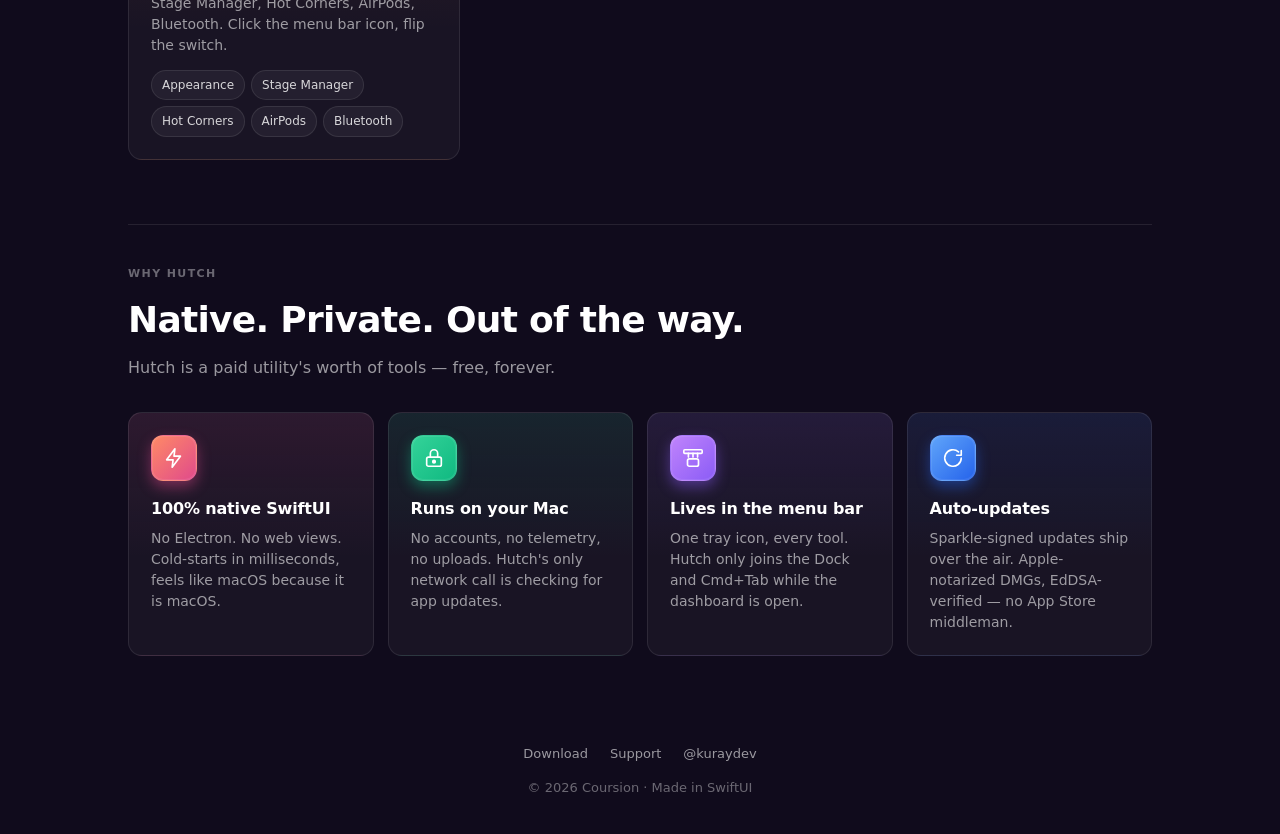
==== commit 8ae26604: "Soften copy: drop "four tools" lock-in for growth path Hutch will grow beyond the current four. Rewo" ====
--- a/docs/index.html
+++ b/docs/index.html
@@ -4,12 +4,12 @@
   <meta charset="utf-8" />
   <meta name="viewport" content="width=device-width, initial-scale=1" />
   <title>Hutch — A drawer of Mac utilities</title>
-  <meta name="description" content="Window tiling, file shelf, system toggles, and a smart browser picker — four small Mac tools in one menu bar app. Native, on-device, free." />
+  <meta name="description" content="Window tiling, file shelf, system toggles, browser picker — small Mac tools in one menu bar app. Native, on-device, free. New tools added over time." />
   <link rel="icon" type="image/png" href="icon.png" />
   <link rel="apple-touch-icon" href="icon.png" />
   <link rel="stylesheet" href="styles.css" />
   <meta property="og:title" content="Hutch — A drawer of Mac utilities" />
-  <meta property="og:description" content="Window tiling, file shelf, system toggles, browser picker. Four tools, one menu bar app. Native macOS." />
+  <meta property="og:description" content="Small Mac tools, one menu bar app. Native macOS. Built to grow." />
   <meta property="og:image" content="icon.png" />
   <meta name="theme-color" content="#100B1C" />
 </head>
@@ -32,7 +32,7 @@
     <header class="hero">
       <img class="app-icon" src="icon.png" alt="Hutch app icon" />
       <div class="eyebrow">A drawer of Mac utilities</div>
-      <h1>Four small tools,<br /><span class="grad">one menu bar app.</span></h1>
+      <h1>A drawer of small Mac tools,<br /><span class="grad">one menu bar.</span></h1>
       <p class="sub">
         Window tiling, a file shelf for drag-and-drop, system toggles, and a
         smart browser picker — all native SwiftUI, all running on your Mac.
@@ -52,8 +52,7 @@
     </header>
 
     <section class="tight" style="padding-top:0">
-      <div class="hero-stats" id="hero-stats">
-        <div class="stat"><strong>4</strong><span>tools</span></div>
+      <div class="hero-stats three" id="hero-stats">
         <div class="stat"><strong>100%</strong><span>native SwiftUI</span></div>
         <div class="stat"><strong>Free</strong><span>forever</span></div>
         <div class="stat" id="stat-downloads">
@@ -64,8 +63,8 @@
 
     <section id="tools">
       <div class="section-label">What's inside</div>
-      <h2>One window, four tools.</h2>
-      <p class="lede">Each tool earns its place. None of them are placeholders.</p>
+      <h2>What's in the drawer today.</h2>
+      <p class="lede">Each tool earns its place. None of them are placeholders. More on the way.</p>
 
       <div class="grid">
         <div class="card">
@@ -128,7 +127,7 @@
     <section id="releases" class="tight" hidden>
       <div class="section-label">Releases</div>
       <h2>Every version, every download.</h2>
-      <p class="lede">Public counts straight from the GitHub Releases API.</p>
+      <p class="lede">Live count, every channel — site, brew, in-app updates.</p>
       <ol class="releases" id="releases-list"></ol>
     </section>
 
@@ -165,7 +164,7 @@
             </svg>
           </div>
           <h3>Lives in the menu bar</h3>
-          <p>One tray icon, four tools. Hutch only joins the Dock and Cmd+Tab while the dashboard is open.</p>
+          <p>One tray icon, every tool. Hutch only joins the Dock and Cmd+Tab while the dashboard is open.</p>
         </div>
         <div class="card">
           <div class="tile c-blue">
@@ -267,7 +266,6 @@
           if (total > 0) {
             document.getElementById("dl-count").textContent = fmtCount(total);
             document.getElementById("stat-downloads").hidden = false;
-            document.getElementById("hero-stats").classList.remove("three");
           }
 
           // Releases section — only show when there's something to show.
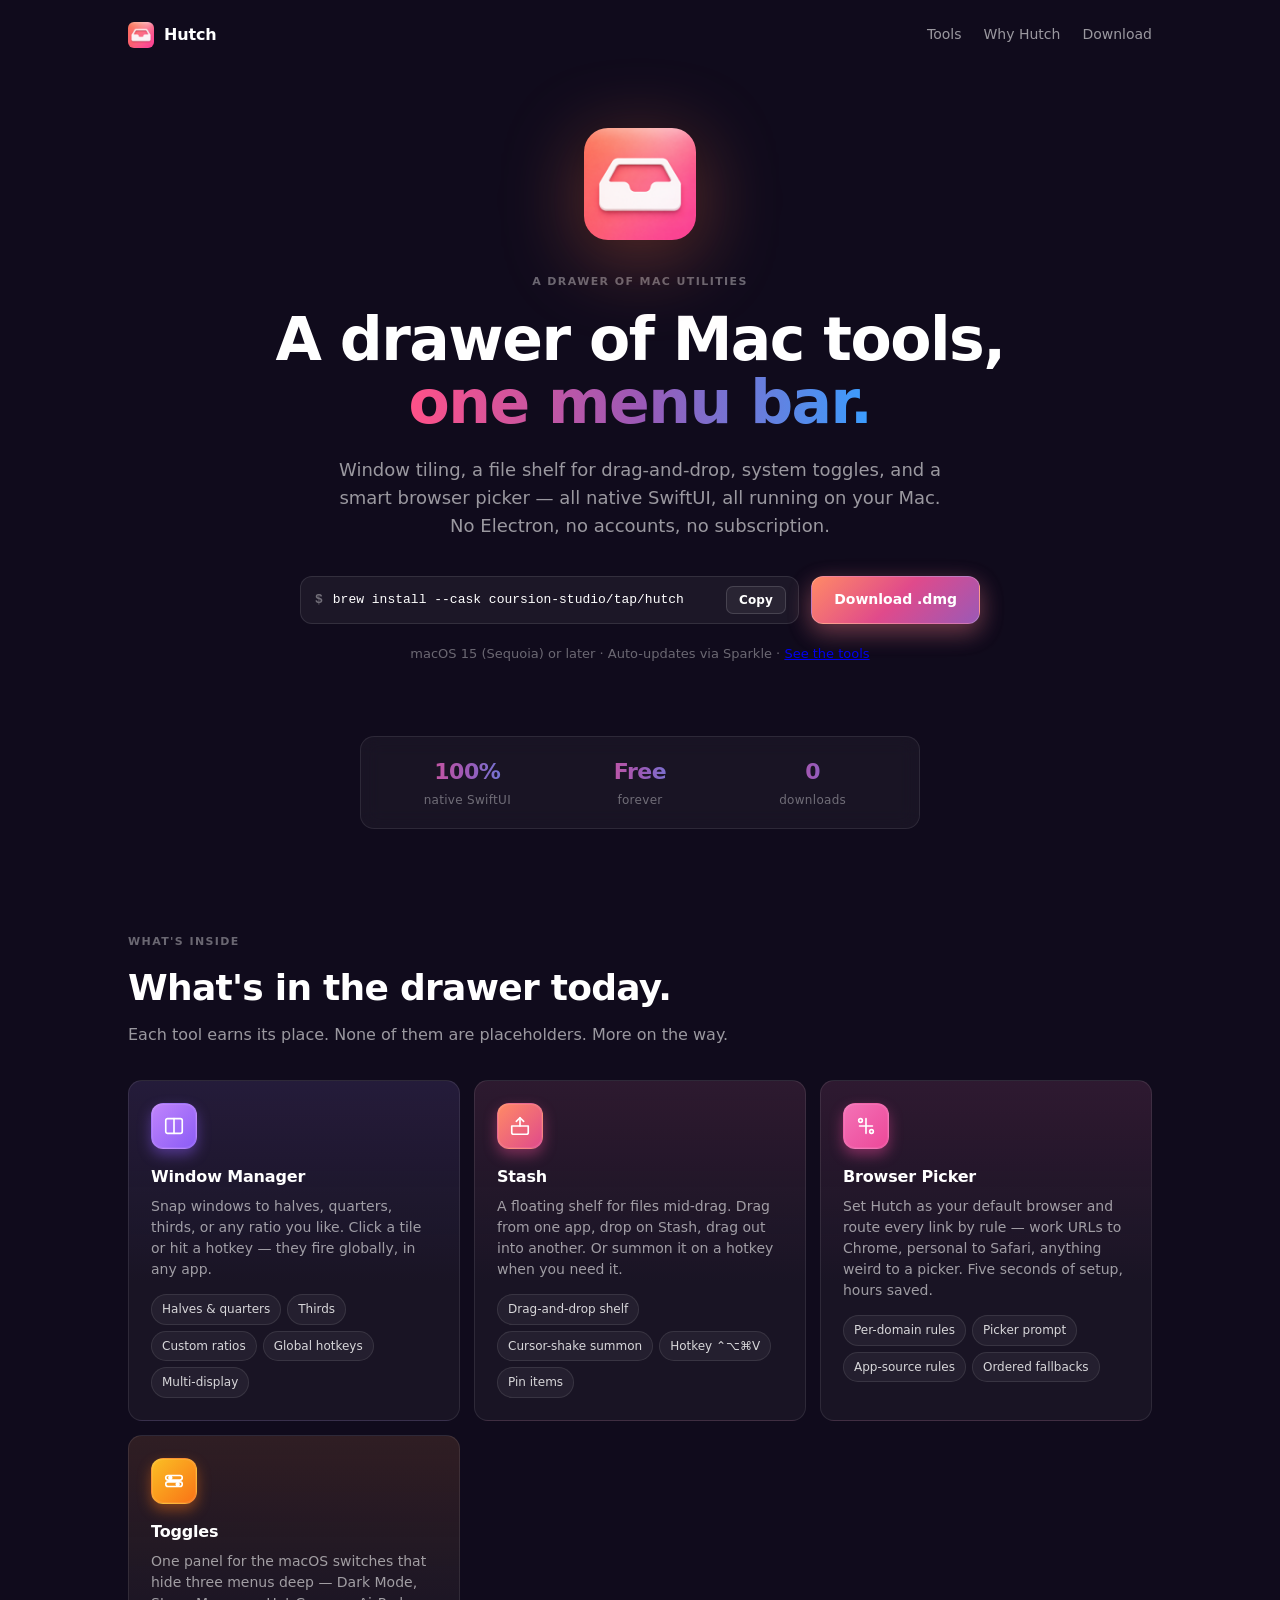
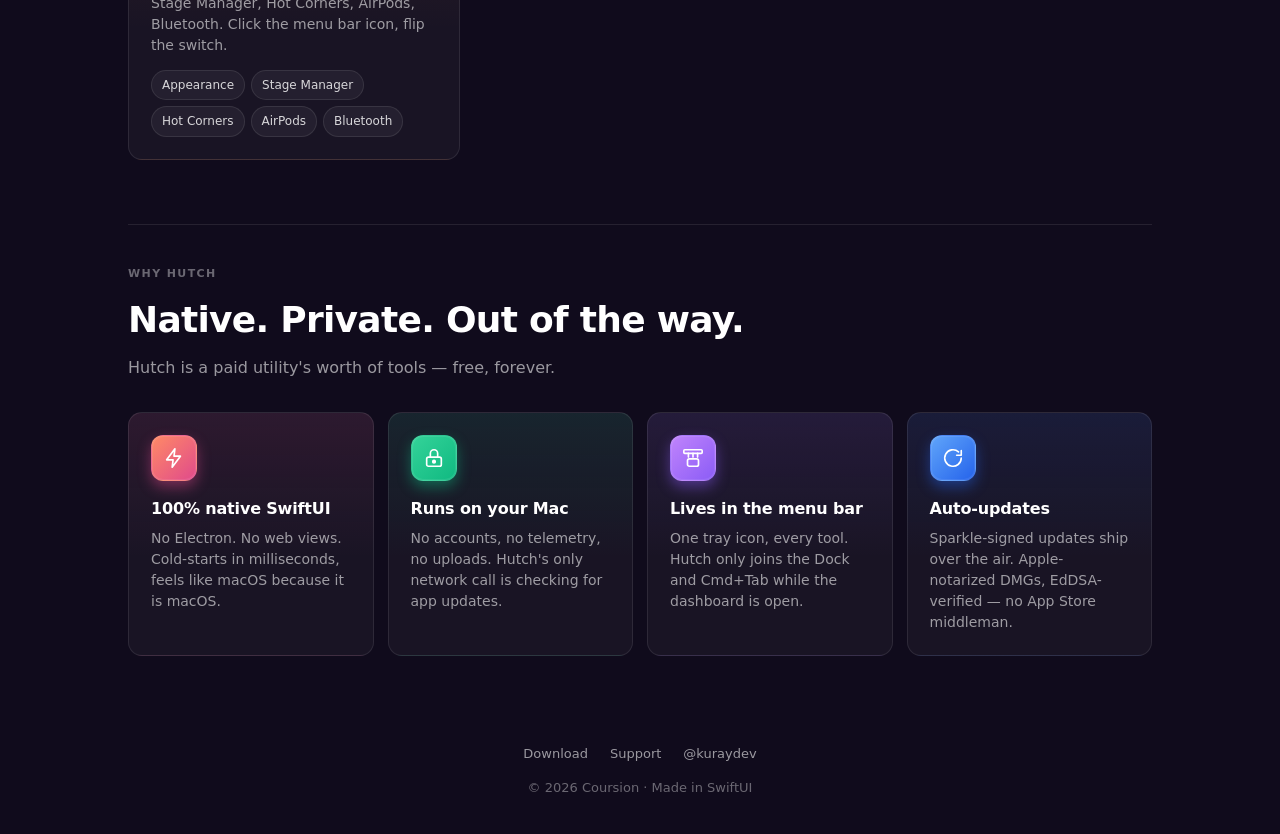
==== commit edb1f1e7: "Drop "small" from H1 + meta description" ====
--- a/docs/index.html
+++ b/docs/index.html
@@ -4,7 +4,7 @@
   <meta charset="utf-8" />
   <meta name="viewport" content="width=device-width, initial-scale=1" />
   <title>Hutch — A drawer of Mac utilities</title>
-  <meta name="description" content="Window tiling, file shelf, system toggles, browser picker — small Mac tools in one menu bar app. Native, on-device, free. New tools added over time." />
+  <meta name="description" content="Window tiling, file shelf, system toggles, browser picker — Mac tools in one menu bar app. Native, on-device, free. New tools added over time." />
   <link rel="icon" type="image/png" href="icon.png" />
   <link rel="apple-touch-icon" href="icon.png" />
   <link rel="stylesheet" href="styles.css" />
@@ -32,7 +32,7 @@
     <header class="hero">
       <img class="app-icon" src="icon.png" alt="Hutch app icon" />
       <div class="eyebrow">A drawer of Mac utilities</div>
-      <h1>A drawer of small Mac tools,<br /><span class="grad">one menu bar.</span></h1>
+      <h1>A drawer of Mac tools,<br /><span class="grad">one menu bar.</span></h1>
       <p class="sub">
         Window tiling, a file shelf for drag-and-drop, system toggles, and a
         smart browser picker — all native SwiftUI, all running on your Mac.
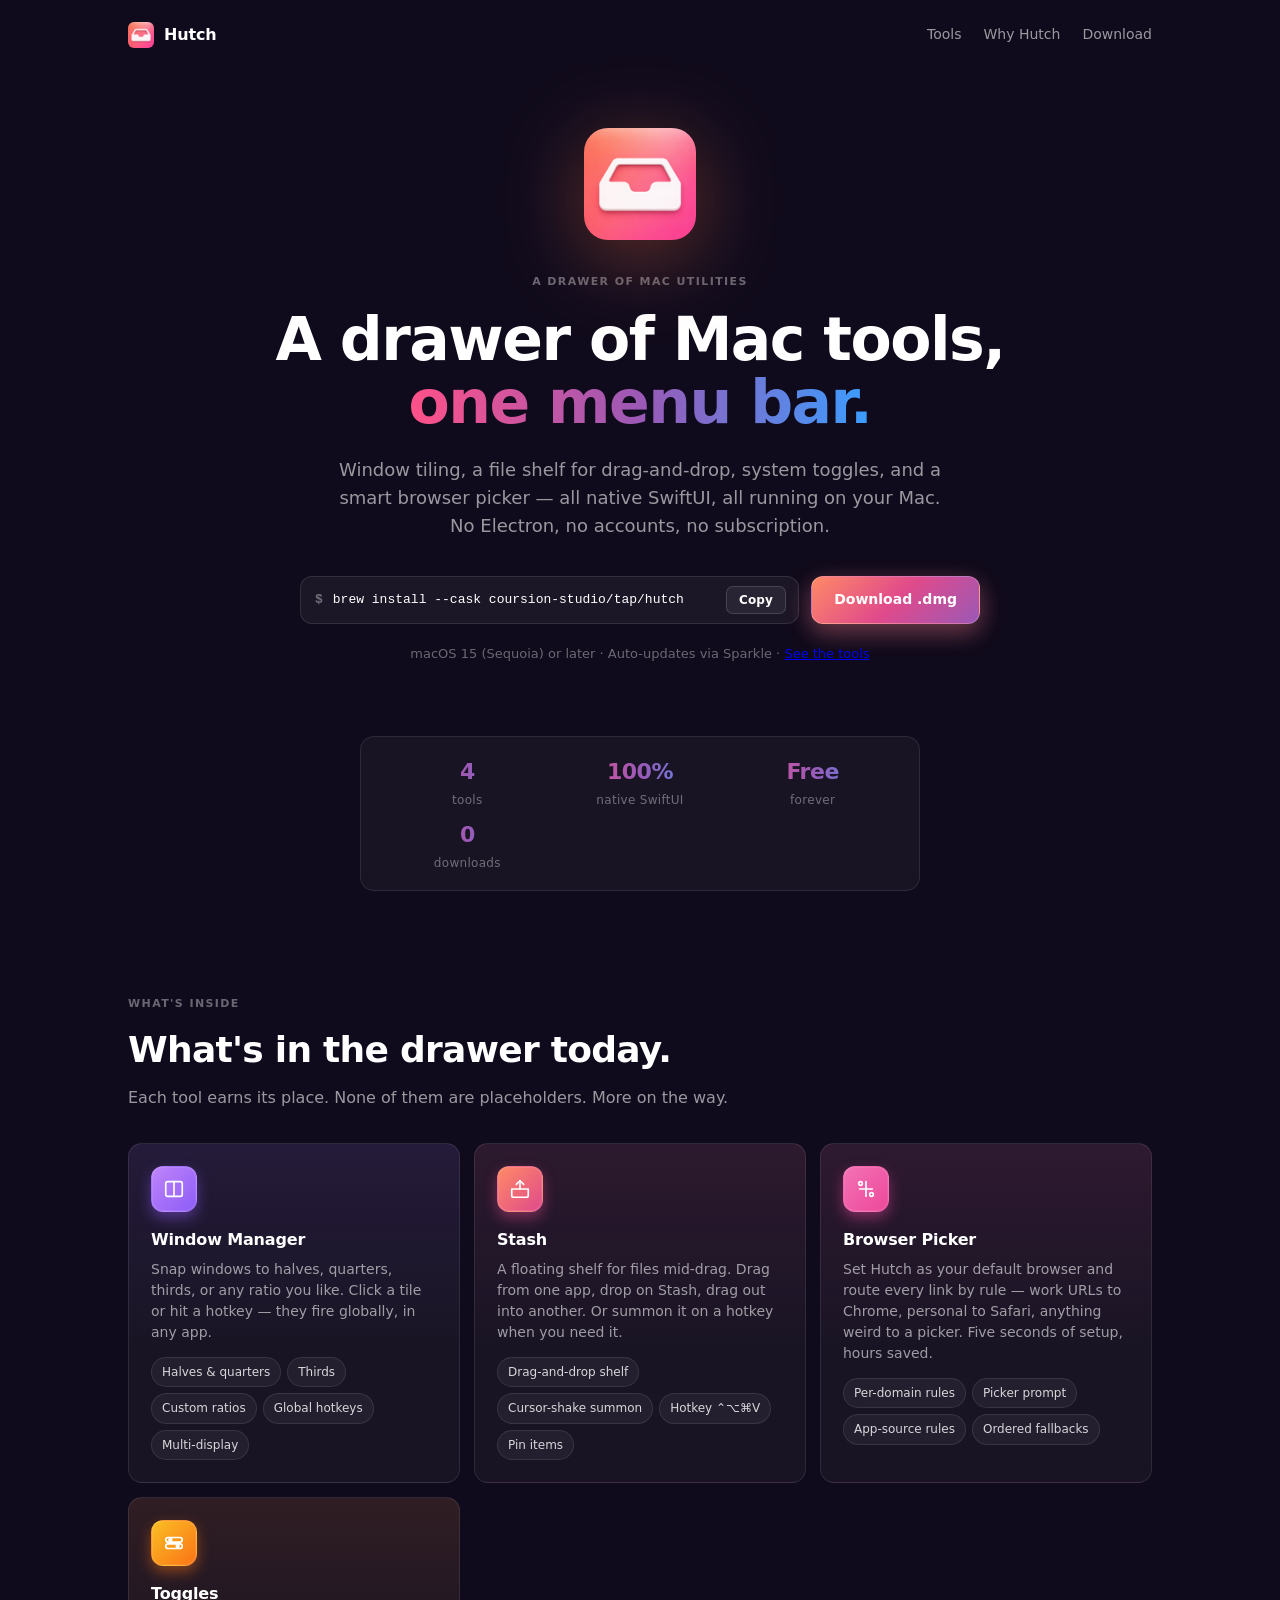
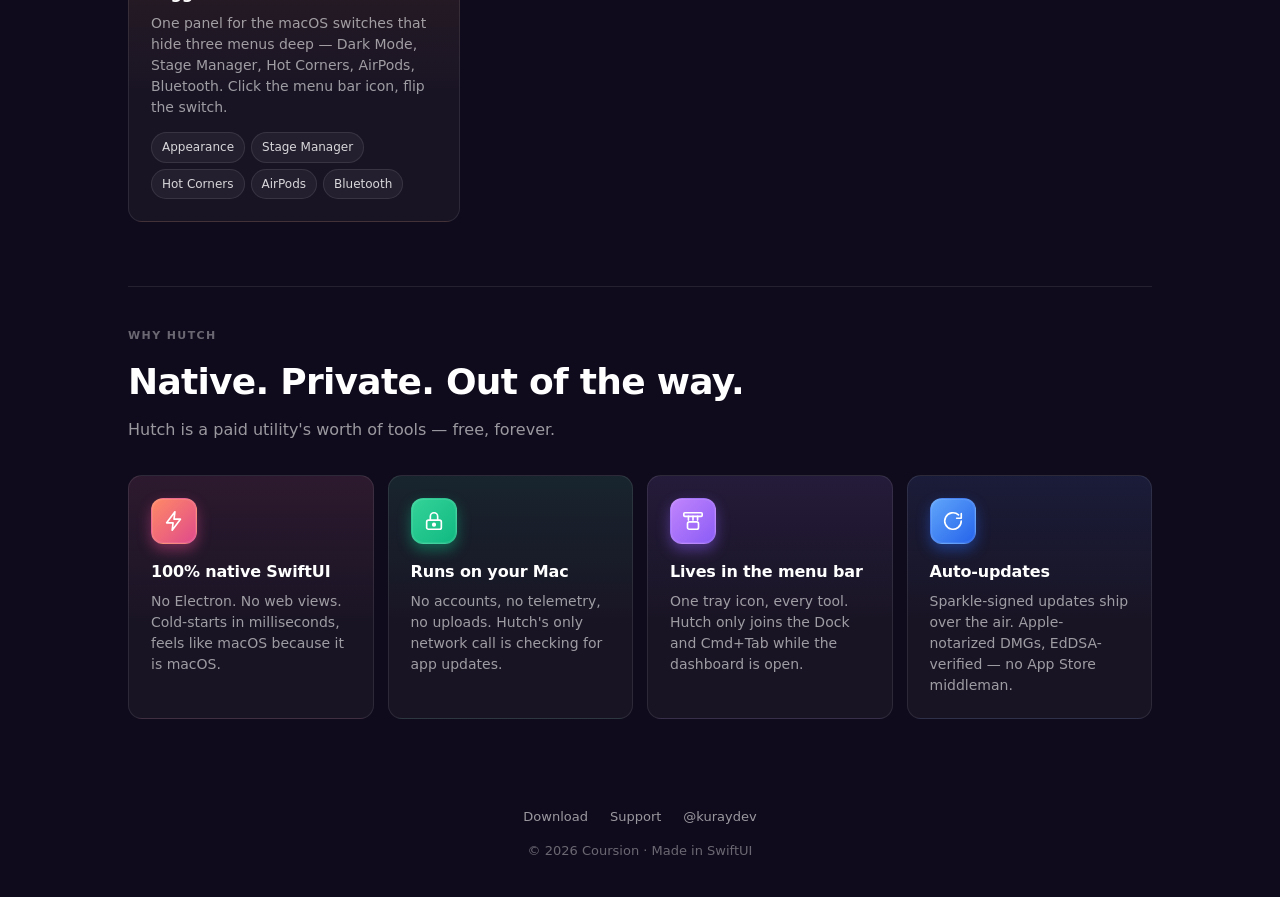
==== commit 9b2b868f: "Restore tools count tile in hero stats strip Bring back "4 tools" as first stat tile so the count of" ====
--- a/docs/index.html
+++ b/docs/index.html
@@ -53,6 +53,7 @@
 
     <section class="tight" style="padding-top:0">
       <div class="hero-stats three" id="hero-stats">
+        <div class="stat"><strong>4</strong><span>tools</span></div>
         <div class="stat"><strong>100%</strong><span>native SwiftUI</span></div>
         <div class="stat"><strong>Free</strong><span>forever</span></div>
         <div class="stat" id="stat-downloads">
@@ -266,6 +267,7 @@
           if (total > 0) {
             document.getElementById("dl-count").textContent = fmtCount(total);
             document.getElementById("stat-downloads").hidden = false;
+            document.getElementById("hero-stats").classList.remove("three");
           }
 
           // Releases section — only show when there's something to show.
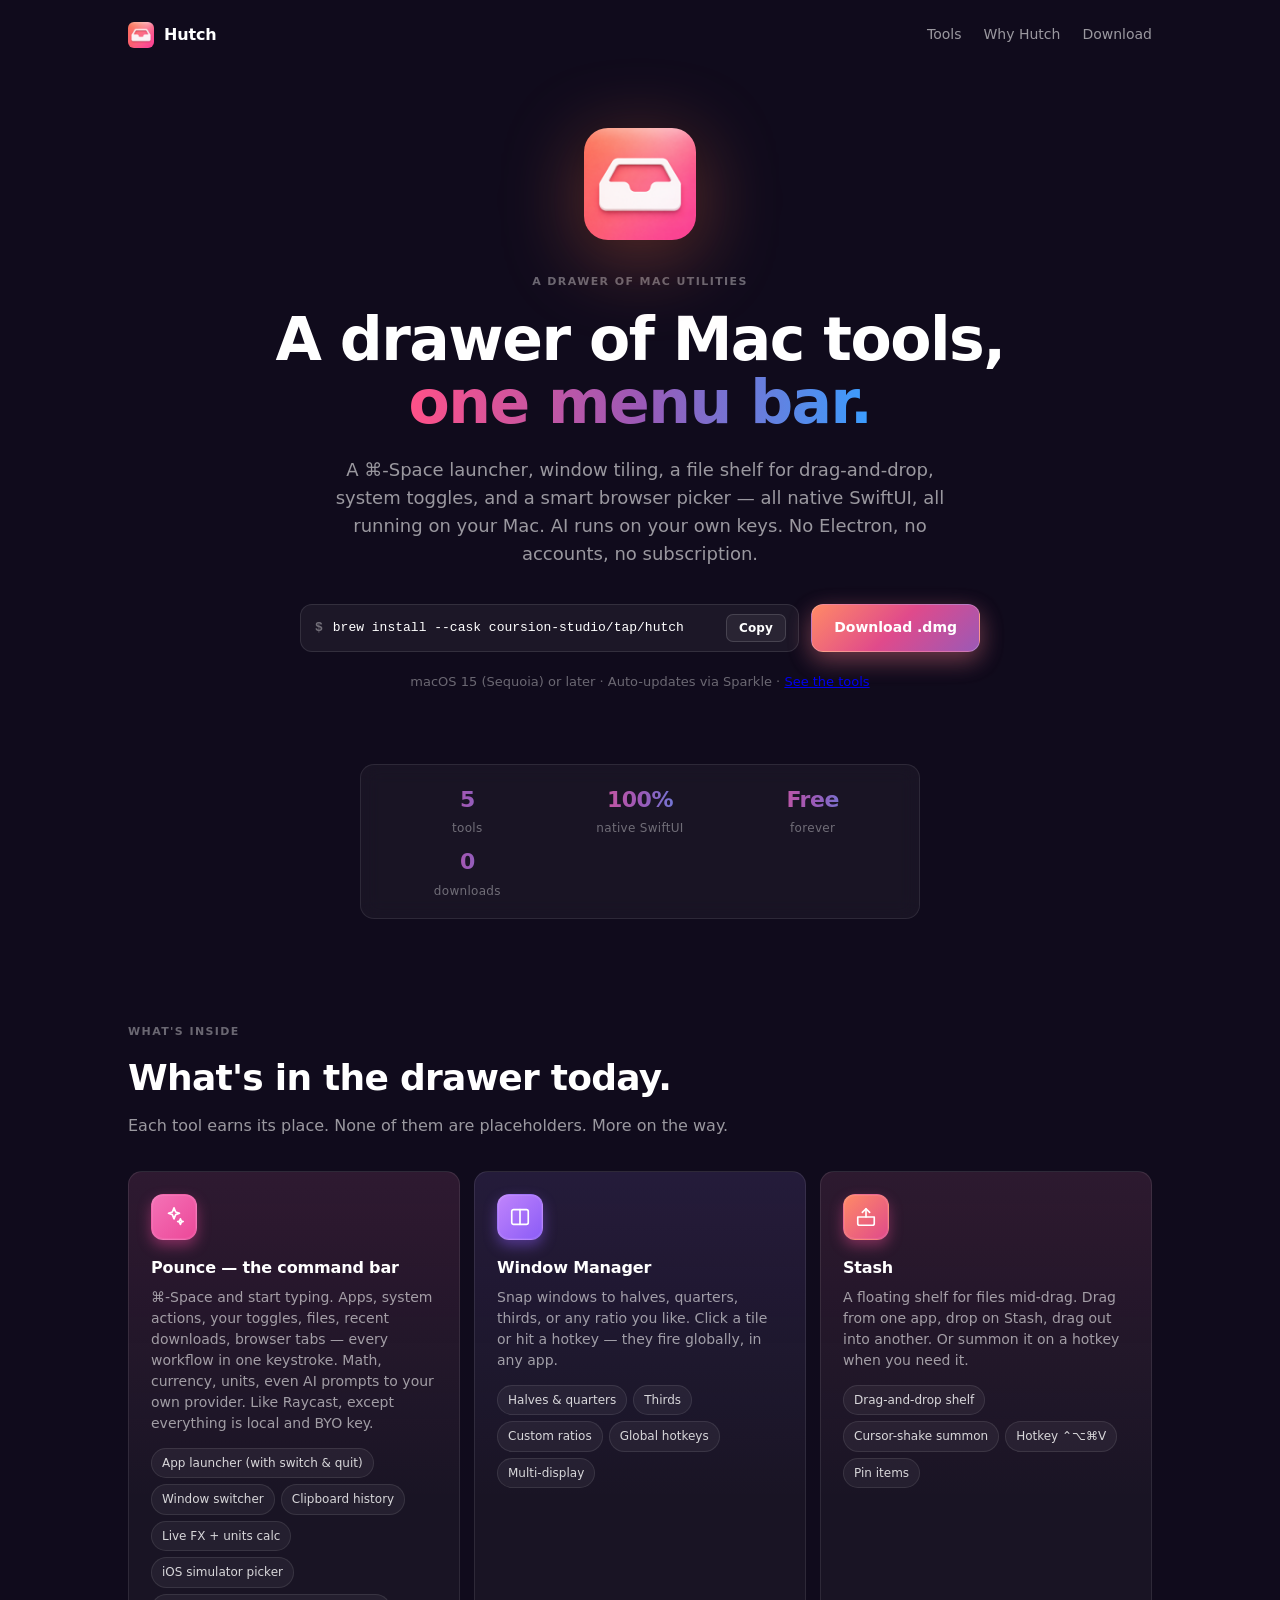
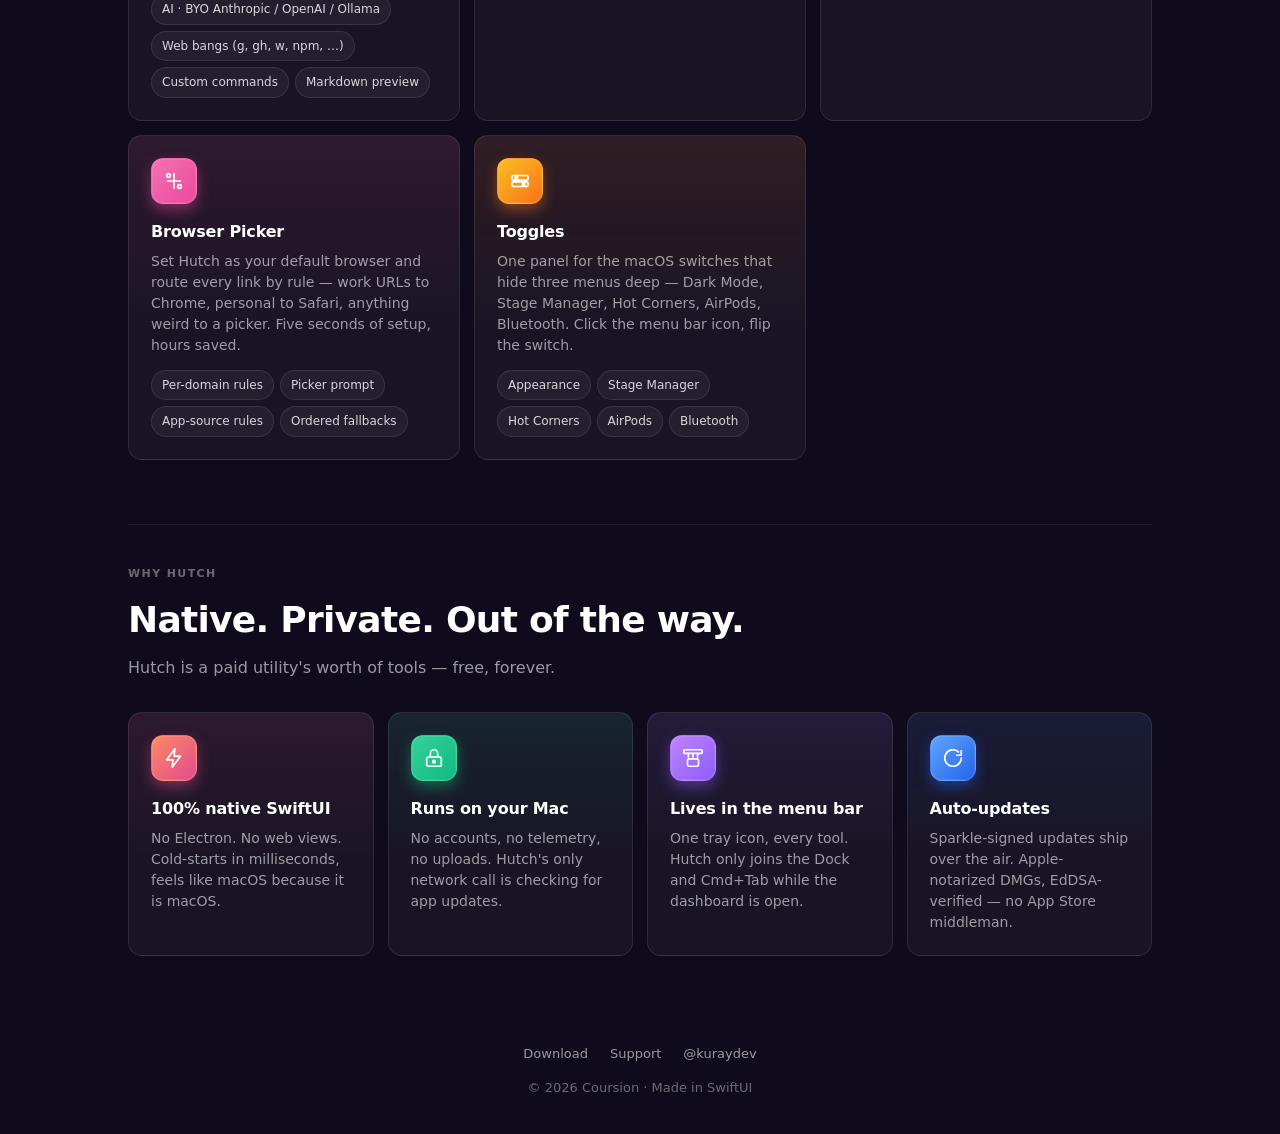
==== commit f2a08487: "Site: surface Pounce as the headline tool - Hero subline mentions ⌘-Space launcher first. - Stats: 4" ====
--- a/docs/index.html
+++ b/docs/index.html
@@ -4,7 +4,7 @@
   <meta charset="utf-8" />
   <meta name="viewport" content="width=device-width, initial-scale=1" />
   <title>Hutch — A drawer of Mac utilities</title>
-  <meta name="description" content="Window tiling, file shelf, system toggles, browser picker — Mac tools in one menu bar app. Native, on-device, free. New tools added over time." />
+  <meta name="description" content="Pounce launcher, window tiling, file shelf, system toggles, browser picker — Mac tools in one menu bar app. Native, on-device, free, BYO API keys for AI." />
   <link rel="icon" type="image/png" href="icon.png" />
   <link rel="apple-touch-icon" href="icon.png" />
   <link rel="stylesheet" href="styles.css" />
@@ -34,9 +34,10 @@
       <div class="eyebrow">A drawer of Mac utilities</div>
       <h1>A drawer of Mac tools,<br /><span class="grad">one menu bar.</span></h1>
       <p class="sub">
-        Window tiling, a file shelf for drag-and-drop, system toggles, and a
-        smart browser picker — all native SwiftUI, all running on your Mac.
-        No Electron, no accounts, no subscription.
+        A ⌘-Space launcher, window tiling, a file shelf for drag-and-drop,
+        system toggles, and a smart browser picker — all native SwiftUI,
+        all running on your Mac. AI runs on your own keys. No Electron,
+        no accounts, no subscription.
       </p>
       <div class="cta-grid">
         <div class="install-cmd" data-copy="brew install --cask coursion-studio/tap/hutch">
@@ -53,7 +54,7 @@
 
     <section class="tight" style="padding-top:0">
       <div class="hero-stats three" id="hero-stats">
-        <div class="stat"><strong>4</strong><span>tools</span></div>
+        <div class="stat"><strong>5</strong><span>tools</span></div>
         <div class="stat"><strong>100%</strong><span>native SwiftUI</span></div>
         <div class="stat"><strong>Free</strong><span>forever</span></div>
         <div class="stat" id="stat-downloads">
@@ -68,6 +69,27 @@
       <p class="lede">Each tool earns its place. None of them are placeholders. More on the way.</p>
 
       <div class="grid">
+        <div class="card">
+          <div class="tile c-pink">
+            <svg viewBox="0 0 24 24" fill="none" stroke="currentColor" stroke-width="1.8" stroke-linecap="round" stroke-linejoin="round" aria-hidden="true">
+              <path d="M12 2l1.8 4.6L18 8l-4.2 1.4L12 14l-1.8-4.6L6 8l4.2-1.4z"/><path d="M19 14l1 2.4L22 17l-2 .6-1 2.4-1-2.4L16 17l2-.6z"/>
+            </svg>
+          </div>
+          <h3>Pounce — the command bar</h3>
+          <p>⌘-Space and start typing. Apps, system actions, your toggles, files, recent downloads, browser tabs — every workflow in one keystroke. Math, currency, units, even AI prompts to your own provider. Like Raycast, except everything is local and BYO key.</p>
+          <ul class="pills">
+            <li>App launcher (with switch &amp; quit)</li>
+            <li>Window switcher</li>
+            <li>Clipboard history</li>
+            <li>Live FX + units calc</li>
+            <li>iOS simulator picker</li>
+            <li>AI · BYO Anthropic / OpenAI / Ollama</li>
+            <li>Web bangs (g, gh, w, npm, …)</li>
+            <li>Custom commands</li>
+            <li>Markdown preview</li>
+          </ul>
+        </div>
+
         <div class="card">
           <div class="tile c-violet">
             <svg viewBox="0 0 24 24" fill="none" stroke="currentColor" stroke-width="1.8" stroke-linecap="round" stroke-linejoin="round" aria-hidden="true">
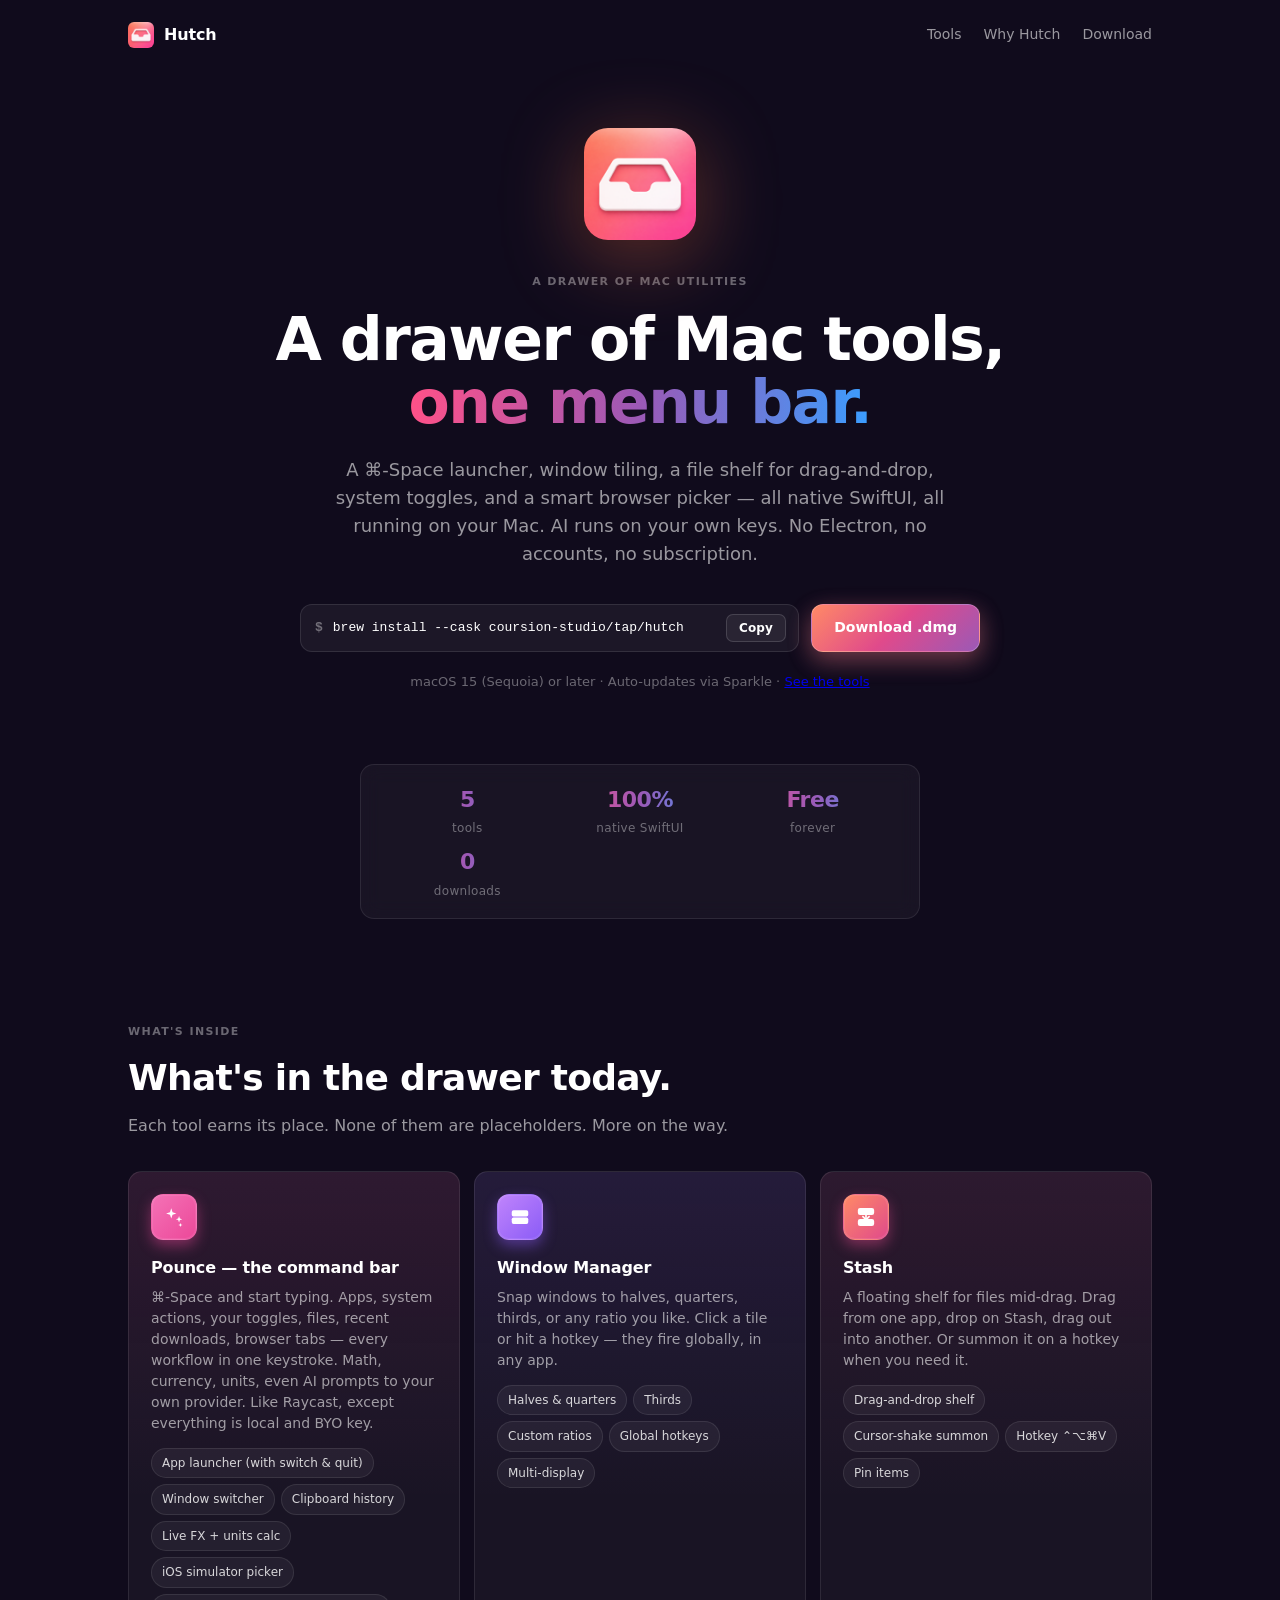
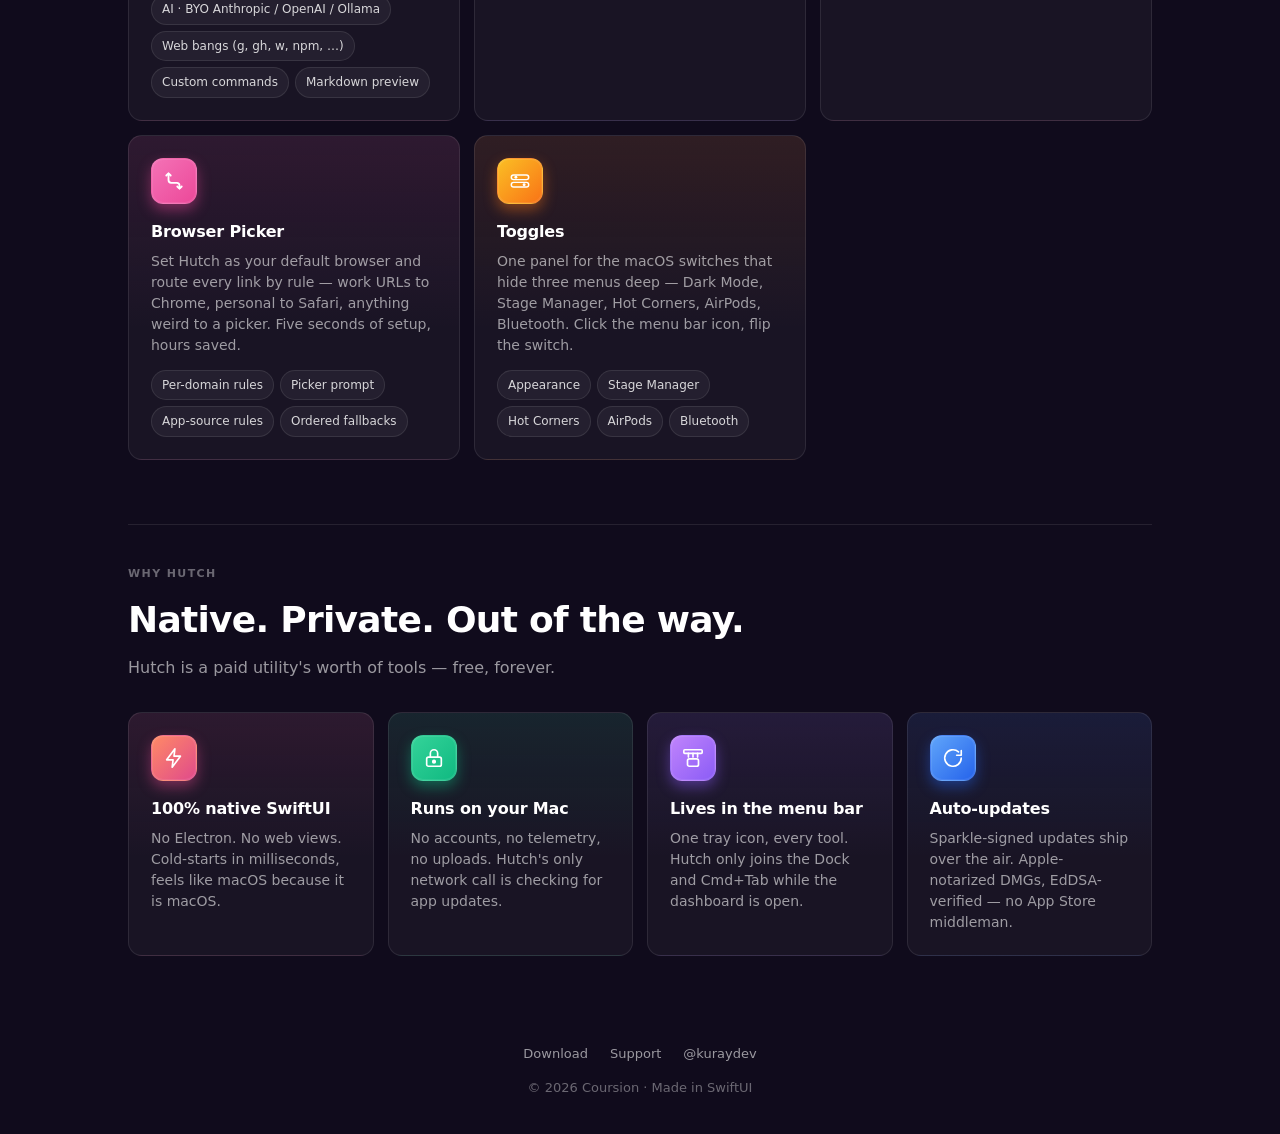
==== commit aa16d893: "Web: align tool icons with SF symbols used in app sidebar" ====
--- a/docs/index.html
+++ b/docs/index.html
@@ -71,8 +71,10 @@
       <div class="grid">
         <div class="card">
           <div class="tile c-pink">
-            <svg viewBox="0 0 24 24" fill="none" stroke="currentColor" stroke-width="1.8" stroke-linecap="round" stroke-linejoin="round" aria-hidden="true">
-              <path d="M12 2l1.8 4.6L18 8l-4.2 1.4L12 14l-1.8-4.6L6 8l4.2-1.4z"/><path d="M19 14l1 2.4L22 17l-2 .6-1 2.4-1-2.4L16 17l2-.6z"/>
+            <svg viewBox="0 0 24 24" fill="currentColor" aria-hidden="true">
+              <path d="M9 2.5 L10.4 6.7 L14.6 8.1 L10.4 9.5 L9 13.7 L7.6 9.5 L3.4 8.1 L7.6 6.7 Z"/>
+              <path d="M17.5 11 L18.4 13.6 L21 14.5 L18.4 15.4 L17.5 18 L16.6 15.4 L14 14.5 L16.6 13.6 Z"/>
+              <path d="M19 18.5 L19.6 20.2 L21.3 20.8 L19.6 21.4 L19 23 L18.4 21.4 L16.7 20.8 L18.4 20.2 Z"/>
             </svg>
           </div>
           <h3>Pounce — the command bar</h3>
@@ -92,8 +94,9 @@
 
         <div class="card">
           <div class="tile c-violet">
-            <svg viewBox="0 0 24 24" fill="none" stroke="currentColor" stroke-width="1.8" stroke-linecap="round" stroke-linejoin="round" aria-hidden="true">
-              <rect x="3" y="4" width="18" height="16" rx="2"/><path d="M12 4v16"/>
+            <svg viewBox="0 0 24 24" fill="currentColor" aria-hidden="true">
+              <rect x="3" y="4.5" width="18" height="7" rx="2"/>
+              <rect x="3" y="12.5" width="18" height="7" rx="2"/>
             </svg>
           </div>
           <h3>Window Manager</h3>
@@ -106,7 +109,10 @@
         <div class="card">
           <div class="tile c-coral">
             <svg viewBox="0 0 24 24" fill="none" stroke="currentColor" stroke-width="1.8" stroke-linecap="round" stroke-linejoin="round" aria-hidden="true">
-              <path d="M5 21h14a2 2 0 0 0 2-2v-7H3v7a2 2 0 0 0 2 2z"/><path d="M12 3v9"/><path d="M8 7l4-4 4 4"/>
+              <rect x="4" y="3" width="16" height="6" rx="1.6" fill="currentColor"/>
+              <rect x="4" y="15" width="16" height="6" rx="1.6" fill="currentColor"/>
+              <path d="M12 9.5 V13.5"/>
+              <path d="M8.6 11.6 L12 14.8 L15.4 11.6"/>
             </svg>
           </div>
           <h3>Stash</h3>
@@ -118,8 +124,10 @@
 
         <div class="card">
           <div class="tile c-pink">
-            <svg viewBox="0 0 24 24" fill="none" stroke="currentColor" stroke-width="1.8" stroke-linecap="round" stroke-linejoin="round" aria-hidden="true">
-              <path d="M12 4v16"/><path d="M5 12h14"/><circle cx="6" cy="6" r="2"/><circle cx="18" cy="18" r="2"/>
+            <svg viewBox="0 0 24 24" fill="none" stroke="currentColor" stroke-width="2" stroke-linecap="round" stroke-linejoin="round" aria-hidden="true">
+              <path d="M6 4 V11 a3 3 0 0 0 3 3 H15 a3 3 0 0 1 3 3 V20"/>
+              <path d="M3.6 6 L6 3.6 L8.4 6"/>
+              <path d="M15.6 18 L18 20.4 L20.4 18"/>
             </svg>
           </div>
           <h3>Browser Picker</h3>
@@ -131,9 +139,11 @@
 
         <div class="card">
           <div class="tile c-amber">
-            <svg viewBox="0 0 24 24" fill="none" stroke="currentColor" stroke-width="1.8" stroke-linecap="round" stroke-linejoin="round" aria-hidden="true">
-              <rect x="3" y="6" width="18" height="5" rx="2.5"/><circle cx="8" cy="8.5" r="1.5" fill="currentColor"/>
-              <rect x="3" y="13" width="18" height="5" rx="2.5"/><circle cx="16" cy="15.5" r="1.5" fill="currentColor"/>
+            <svg viewBox="0 0 24 24" fill="none" stroke="currentColor" stroke-width="1.6" aria-hidden="true">
+              <rect x="2.5" y="5.5" width="19" height="5" rx="2.5"/>
+              <circle cx="7.5" cy="8" r="1.6" fill="currentColor" stroke="none"/>
+              <rect x="2.5" y="13.5" width="19" height="5" rx="2.5"/>
+              <circle cx="16.5" cy="16" r="1.6" fill="currentColor" stroke="none"/>
             </svg>
           </div>
           <h3>Toggles</h3>
